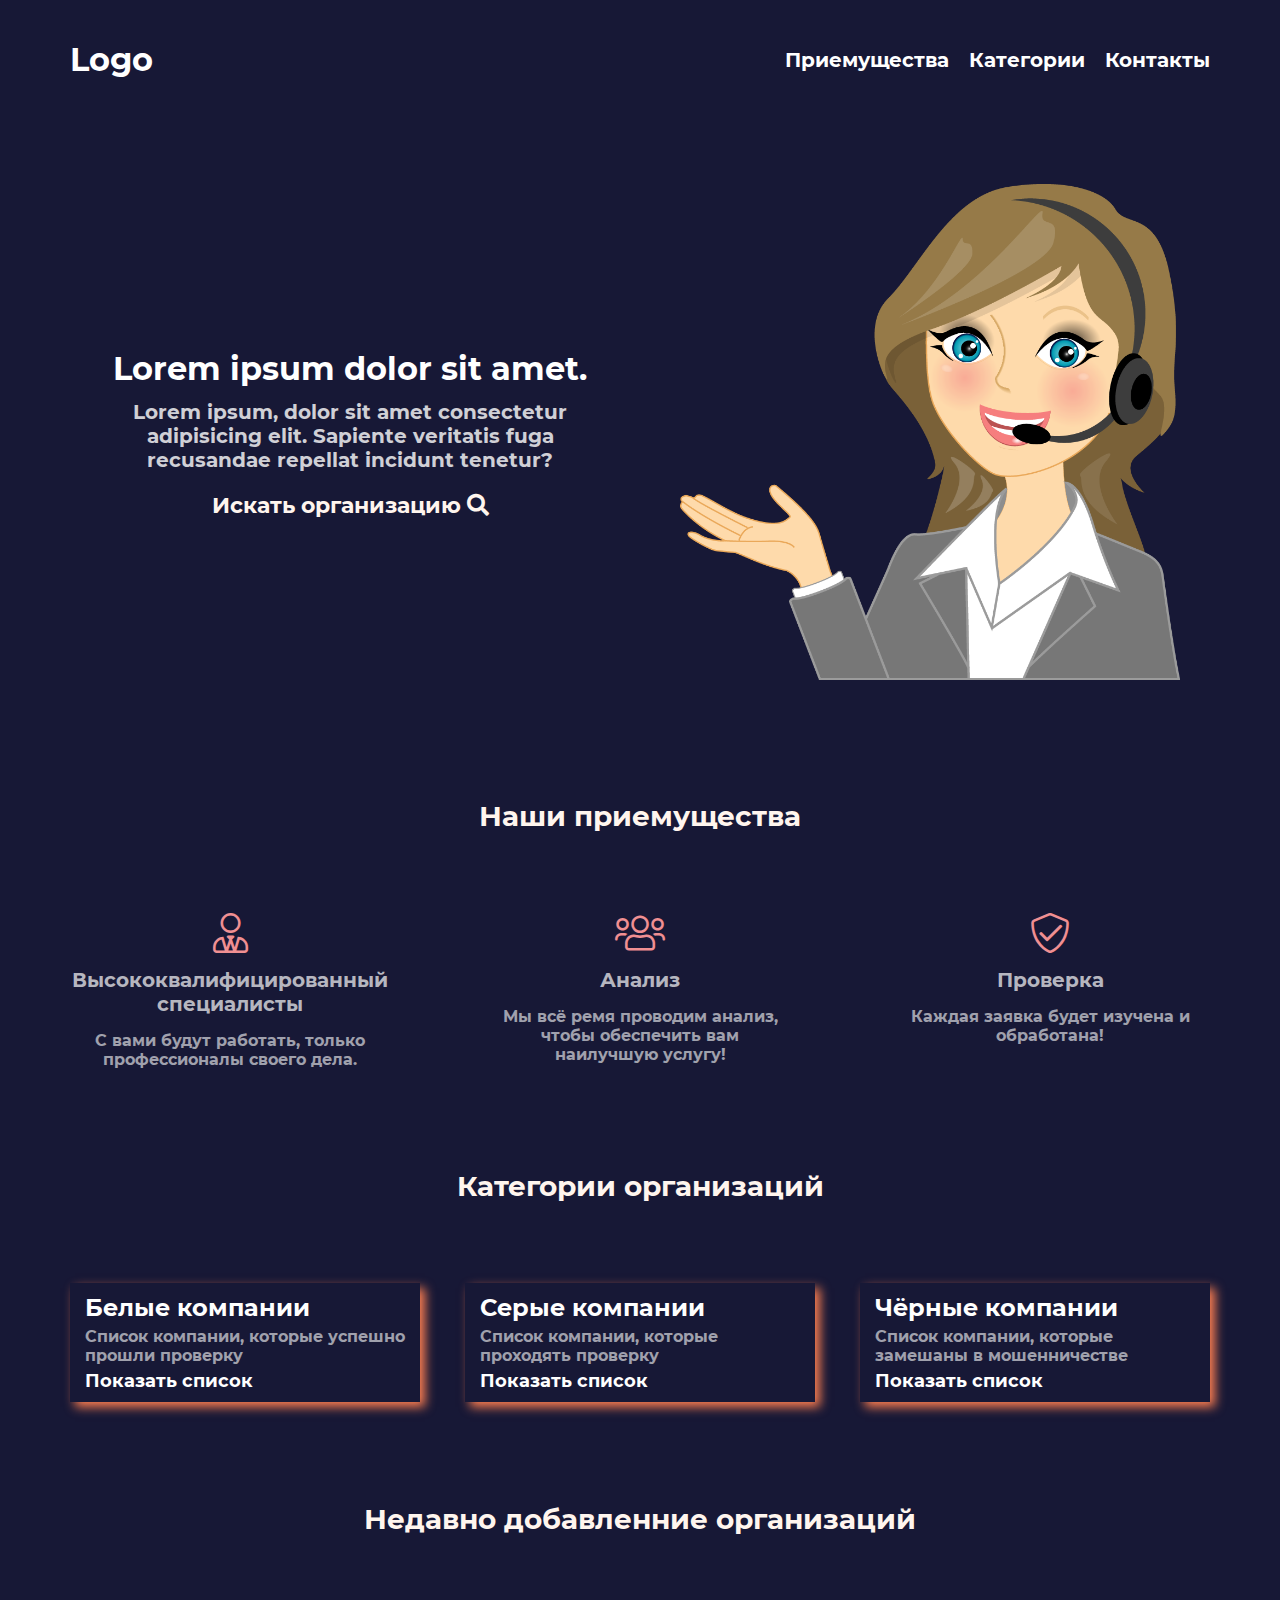
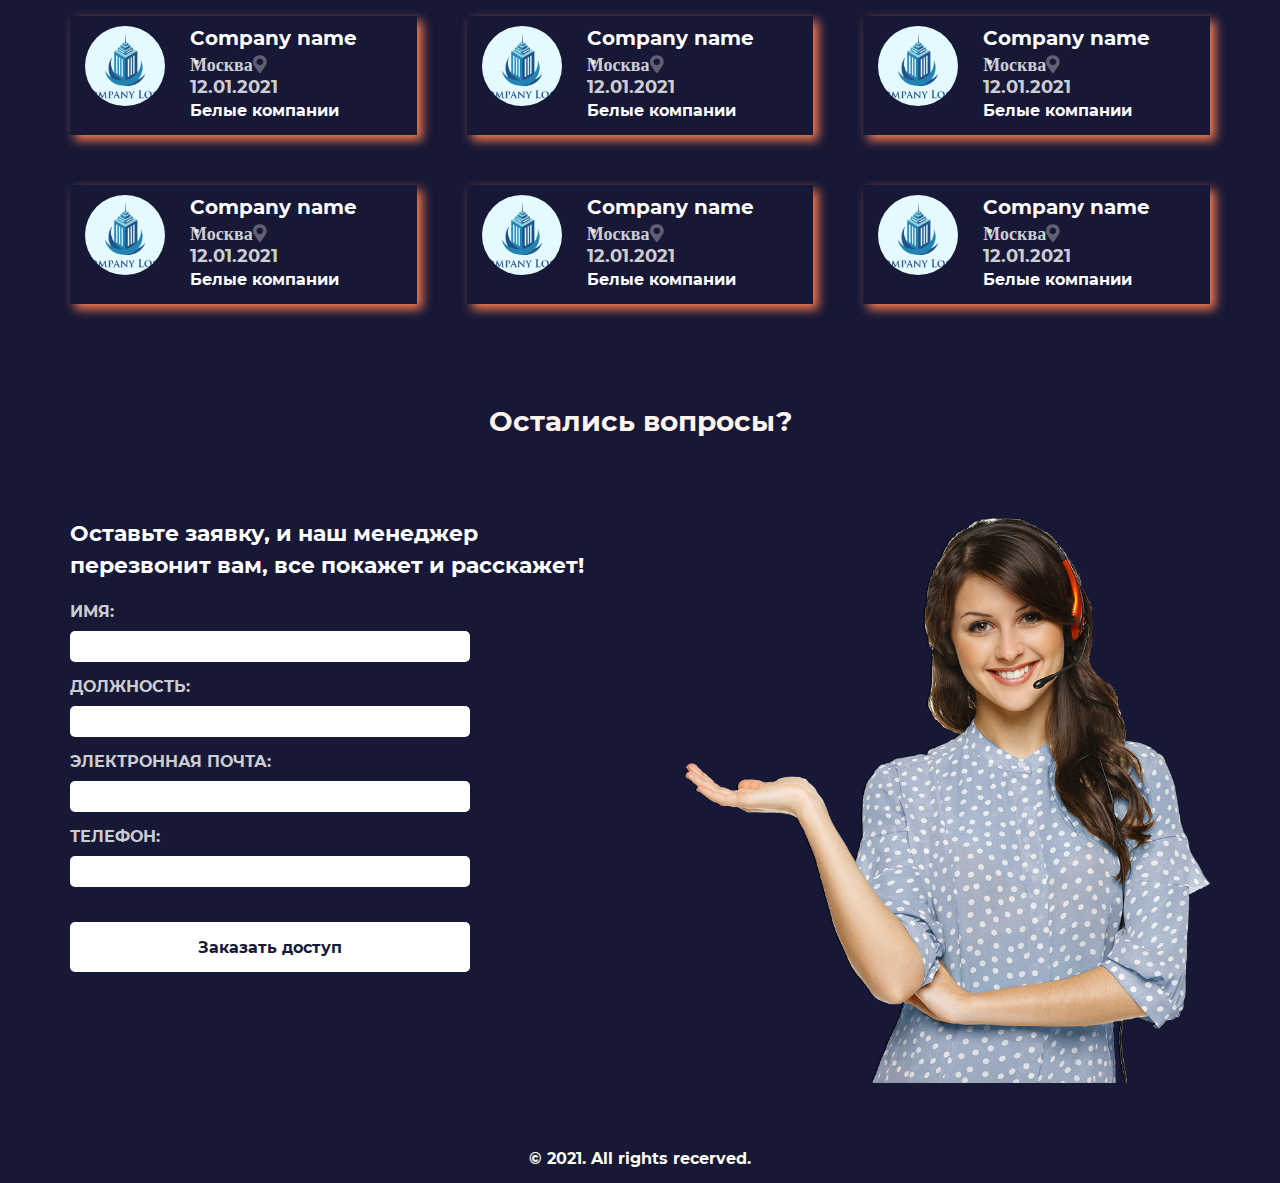
==== index.html @ 731c6ee6 "Main page" ====
<!DOCTYPE html>
<html lang="en">

<head>
    <meta charset="UTF-8">
    <meta http-equiv="X-UA-Compatible" content="IE=edge">
    <meta name="viewport" content="width=device-width, initial-scale=1.0">
    <title>Document</title>
    <link rel="stylesheet" href="css/all.min.css">
    <link rel="stylesheet" href="css/style.css">
</head>

<body>


    <header class="header">
        <nav class="header__nav">
            <div class="container">
                <div class="header__logo">
                    <a href="#!" class="header__logo-link">Logo</a>
                </div>
                <ul class="header__list">
                    <li class="header__item">
                        <a href="#feature" class="header__link">Приемущества</a>
                    </li>
                    <li class="header__item">
                        <a href="#category" class="header__link">Категории</a>
                    </li>
                    <li class="header__item">
                        <a href="#contacts" class="header__link">Контакты</a>
                    </li>
                </ul>
            </div>
        </nav>
        <div class="header__content">
            <div class="container">
                <div class="content1">
                    <h1 class="header__title">Lorem ipsum dolor sit amet.</h1>
                    <p class="header__txt">
                        Lorem ipsum, dolor sit amet consectetur adipisicing elit. Sapiente veritatis fuga recusandae
                        repellat incidunt tenetur?
                    </p>
                    <a href="#!" class="header__btn openBtn">Искать организацию <i class="fas fa-search"></i></a>
                </div>
                <div class="header__banner">
                    <img src="img/headerImg.png" alt="">
                </div>
                <div class="content2">
                    <h1 class="header__title">Искать организацию</h1>
                    <p class="header__txt">
                        Вы можете искать организацию по названию, номеру телефона или по email адресу.
                    </p>
                    <form action="">
                        <label for="name">Название</label>
                        <input type="radio" name="radio" id="name">
                        <label for="number">Телефон номер</label>
                        <input type="radio" name="radio" id="number">
                        <label for="email">Email</label>
                        <input type="radio" name="radio" id="email">
                        <div>
                            <input type="search" name="search" id="search" class="search">
                            <a href="#!" class="header__btn inputBtn">Искать <i class="fas fa-search"></i></a>
                        </div>
                    </form>
                </div>
            </div>
        </div>
    </header>
    <main>
        <section id="feature">
            <div class="container">
                <h2 class="feature__title">Наши приемущества</h2>
                <div class="features__boxes">
                    <div class="features__box">
                        <i class="fal fa-user-tie features__icon"></i>
                        <span class="features__span">Высококвалифицированный специалисты</span>
                        <p class="features__info">
                            С вами будут работать, только профессионалы своего дела.
                        </p>
                    </div>
                    <div class="features__box">
                        <i class="fal fa-users features__icon"></i>
                        <span class="features__span">Анализ</span>
                        <p class="features__info">
                            Мы всё ремя проводим анализ, чтобы обеспечить вам наилучшую услугу!
                        </p>
                    </div>
                    <div class="features__box">
                        <i class="fal fa-shield-check features__icon"></i>
                        <span class="features__span">Проверка</span>
                        <p class="features__info">
                            Каждая заявка будет изучена и обработана!
                        </p>
                    </div>
                </div>
            </div>
        </section>
        <section id="category">
            <div class="container">
                <h2 class="feature__title category__title">Категории организаций</h2>
                <div class="category__boxes">
                    <div class="category__box">
                       <h2 class="category__box-title">Белые компании</h2>
                       <p class="category__box-txt">Список компании, которые успешно прошли проверку</p>
                       <a href="#!" class="category__box-btn">Показать список</a>
                    </div>
                    <div class="category__box">
                       <h2 class="category__box-title">Серые компании</h2>
                       <p class="category__box-txt">Список компании, которые проходять проверку</p>
                       <a href="#!" class="category__box-btn">Показать список</a>
                    </div>
                    <div class="category__box">
                       <h2 class="category__box-title">Чёрные компании</h2>
                       <p class="category__box-txt">Список компании, которые замешаны в мошенничестве</p>
                       <a href="#!" class="category__box-btn">Показать список</a>
                    </div>
                </div>
            </div>
        </section>
        <section id="new">
            <div class="container">
                <h2 class="feature__title new__title">Недавно добавленние организаций</h2>
                <div class="new__boxes">
                    <div class="new__box">
                        <div class="new__img">
                            <img src="img/building-on-crescent-4303ld.png" alt="" class="new__img-image">
                        </div>
                        <div class="new__content">
                            <a href="#!" class="new__name">Company name</a>
                            <i class="fad fa-map-marker-alt new__location">Москва</i>
                            <p class="new__checkTime">12.01.2021</p>
                            <a href="#!" class="new__category category__box-title">Белые компании</a>
                        </div>
                    </div>
                    <div class="new__box">
                        <div class="new__img">
                            <img src="img/building-on-crescent-4303ld.png" alt="" class="new__img-image">
                        </div>
                        <div class="new__content">
                            <a href="#!" class="new__name">Company name</a>
                            <i class="fad fa-map-marker-alt new__location">Москва</i>
                            <p class="new__checkTime">12.01.2021</p>
                            <a href="#!" class="new__category category__box-title">Белые компании</a>
                        </div>
                    </div>
                    <div class="new__box">
                        <div class="new__img">
                            <img src="img/building-on-crescent-4303ld.png" alt="" class="new__img-image">
                        </div>
                        <div class="new__content">
                            <a href="#!" class="new__name">Company name</a>
                            <i class="fad fa-map-marker-alt new__location">Москва</i>
                            <p class="new__checkTime">12.01.2021</p>
                            <a href="#!" class="new__category category__box-title">Белые компании</a>
                        </div>
                    </div>
                    <div class="new__box">
                        <div class="new__img">
                            <img src="img/building-on-crescent-4303ld.png" alt="" class="new__img-image">
                        </div>
                        <div class="new__content">
                            <a href="#!" class="new__name">Company name</a>
                            <i class="fad fa-map-marker-alt new__location">Москва</i>
                            <p class="new__checkTime">12.01.2021</p>
                            <a href="#!" class="new__category category__box-title">Белые компании</a>
                        </div>
                    </div>
                    <div class="new__box">
                        <div class="new__img">
                            <img src="img/building-on-crescent-4303ld.png" alt="" class="new__img-image">
                        </div>
                        <div class="new__content">
                            <a href="#!" class="new__name">Company name</a>
                            <i class="fad fa-map-marker-alt new__location">Москва</i>
                            <p class="new__checkTime">12.01.2021</p>
                            <a href="#!" class="new__category category__box-title">Белые компании</a>
                        </div>
                    </div>
                    <div class="new__box">
                        <div class="new__img">
                            <img src="img/building-on-crescent-4303ld.png" alt="" class="new__img-image">
                        </div>
                        <div class="new__content">
                            <a href="#!" class="new__name">Company name</a>
                            <i class="fad fa-map-marker-alt new__location">Москва</i>
                            <p class="new__checkTime">12.01.2021</p>
                            <a href="#!" class="new__category category__box-title">Белые компании</a>
                        </div>
                    </div>
                </div>
            </div>
        </section>
        <section id="contacts">
            <div class="container">
                <h2 class="feature__title new__title">Остались вопросы?</h2>
                <div class="contacts__content">
                    <form action="" class="contacts__form">
                        <p class="contacts__txt">
                            Оставьте заявку, и наш менеджер перезвонит вам, все покажет и расскажет!
                        </p>
                        <p class="contacts__span">ИМЯ:</p>
                        <input type="txt">
                        <p class="contacts__span">ДОЛЖНОСТЬ:</p>
                        <input type="txt">
                        <p class="contacts__span">ЭЛЕКТРОННАЯ ПОЧТА:</p>
                        <input type="email">
                        <p class="contacts__span">ТЕЛЕФОН:</p>
                        <input type="txt">
                        <a href="#!" class="contacts__btn">Заказать доступ</a>
                    </form>
                    <div class="contacts__banner">
                        <img src="img/dis.png" alt="" class="contacts__banner-img">
                    </div>
                </div>
            </div>
        </section>
    </main>
    <footer class="footer">
        <p class="footer__txt">&copy; 2021. All rights recerved.</p>
    </footer>

    <script src="js/jQuery.js"></script>
    <script src="js/script.js"></script>
</body>

</html>
---- css/style.css ----
@import "font.css";

* {
    margin: 0;
    padding: 0;
    box-sizing: border-box;
    scroll-behavior: smooth;
}

body {
    font-family: "Monserrat";
    background: #171836;
}

ul {
    list-style: none;
}

a {
    text-decoration: none;
}

.container {
    max-width: 1140px;
    width: 100%;
    margin: 0 auto;
}

/* header__start */

.header__nav .container {
    display: flex;
    align-items: center;
    justify-content: space-between;
    padding: 40px 0;
}

.header__list {
    display: flex;
    align-items: center;
    gap: 20px;
}

.header__logo-link {
    color: #fff;
    font-size: 32px;
    font-weight: bold;
}

.header__link {
    color: #fff;
    font-size: 20px;
}

.header__content .container {
    display: flex;
    align-items: center;
    justify-content: center;
    column-gap: 80px;
    row-gap: 30px;
    height: 70vh;
    padding: 50px 0;
}

.content1 {
    text-align: center;
    display: flex;
    flex-direction: column;
    align-items: center;
    justify-content: center;
}

.header__title {
    font-size: 32px;
    color: #fff;
    margin-bottom: 12px;
}

.header__txt {
    max-width: 500px;
    margin: 0 auto;
    font-size: 20px;
    margin-bottom: 20px;
    color: #fff;
    opacity: 0.8;
}

.content2 {
    flex-direction: column;
    text-align: center;
    transition: .7s;
}

.header__btn {
    color: seashell;
    font-size: 22px;
}

.search,
.inputBtn {
    min-height: 50px;
    padding: 8px 15px;
    font-size: 20px;
}

.header__banner {
    max-width: 500px;
    max-height: 600px;
    overflow: hidden;
}

.header__banner img {
    width: 100%;
    height: 100%;
    object-fit: cover;
}

/* header__end */
/* feature start */

#feature {
    padding: 50px 0;
}

.feature__title {
    font-size: 28px;
    color: seashell;
    text-align: center;
    margin-bottom: 80px;
}

.features__boxes {
    display: flex;
    justify-content: space-between;
    flex-flow: wrap;
}

.features__box {
    max-width: 320px;
    width: 100%;
    display: flex;
    flex-direction: column;
    text-align: center;
    row-gap: 15px;
}

.features__icon {
    font-size: 40px;
    color: #F08F92;
}

.features__span {
    font-size: 20px;
    color: rgba(255, 255, 255, 0.7);
}

.features__info {
    color: rgba(255, 255, 255, 0.6);
    max-width: 300px;
    margin: 0 auto;
}

form div {
    margin-top: 15px;
}

form label {
    color: seashell;
}

form input {
    margin-right: 10px;
}

/* feature end */

/* category start */

#category {
    padding: 50px 0;
}

.category__boxes {
    display: flex;
    justify-content: space-between;
    flex-flow: wrap;
}

.category__box {
    max-width: 350px;
    width: 100%;
    padding: 10px 15px;
    box-shadow: 5px 5px 10px coral;
}

.category__box-title {
    color: #fff;
    margin-bottom: 5px;
}

.category__box-txt {
    color: rgba(255, 255, 255, 0.6);
    margin-bottom: 5px;
}

.category__box-btn {
    color: #fff;
    font-size: 18px;
}

/* category end */

/* new start */

#new {
    padding: 50px 0;
}

.new__boxes {
    display: flex;
    /* justify-content: space-between; */
    flex-flow: wrap;
    gap: 50px;
}

.new__box {
    display: flex;
    flex-flow: wrap;
    gap: 25px;
    padding: 10px 15px;
    max-width: 350px;
    box-shadow: 5px 5px 10px coral;
    flex-grow: 1;
}

.new__img {
    max-width: 80px;
    max-height: 80px;
    overflow: hidden;
    border-radius: 50%;
}

.new__img img {
    width: 100%;
    height: 100%;
    object-fit: cover;
}

.new__content {
    display: flex;
    flex-direction: column;
}

.new__name {
    font-size: 20px;
    color: #fff;
    margin-bottom: 5px;
}

.new__location,
.new__checkTime {
    color: rgba(255, 255, 255, 0.8);
    font-size: 18px;
    margin-bottom: 3px;
}

/* new end */

/* contacts start */

#contacts {
    padding: 50px 0;
}

.contacts__content {
    display: flex;
    justify-content: space-between;
}

.contacts__form {
    max-width: 540px;
    width: 100%;
    display: flex;
    flex-direction: column;
}

.contacts__banner {
    max-width: 525px;
    max-height: 565px;
    overflow: hidden;
}

.contacts__banner-img {
    width: 100%;
    height: 100%;
    object-fit: cover;
}

.contacts__txt {
    margin-bottom: 20px;
    font-size: 1.375rem;
    line-height: 2rem;
    color: #fff;
    font-weight: 700;
    width: 100%;
}

.contacts__span {
    color: rgba(255, 255, 255, 0.8);
    margin-bottom: 10px;
}

.contacts__form input {
    margin-bottom: 15px;
    max-width: 400px;
    padding: 5px;
    font-size: 18px;
    border-radius: 5px;
    border: none;
}

.contacts__btn {
    display: flex;
    align-items: center;
    justify-content: center;
    max-width: 400px;
    width: 100%;
    min-height: 50px;
    color: #171836;
    background: #fff;
    border-radius: 5px;
    transition: .4s;
    margin-top: 20px;
}

.contacts__btn:hover {
    background: inherit;
    color: #fff;
}


/* contacts end */

/* footer start */

.footer {
    min-height: 50px;
    display: flex;
    align-items: center;
    justify-content: center;
    color: ivory;
}

/* footer end */
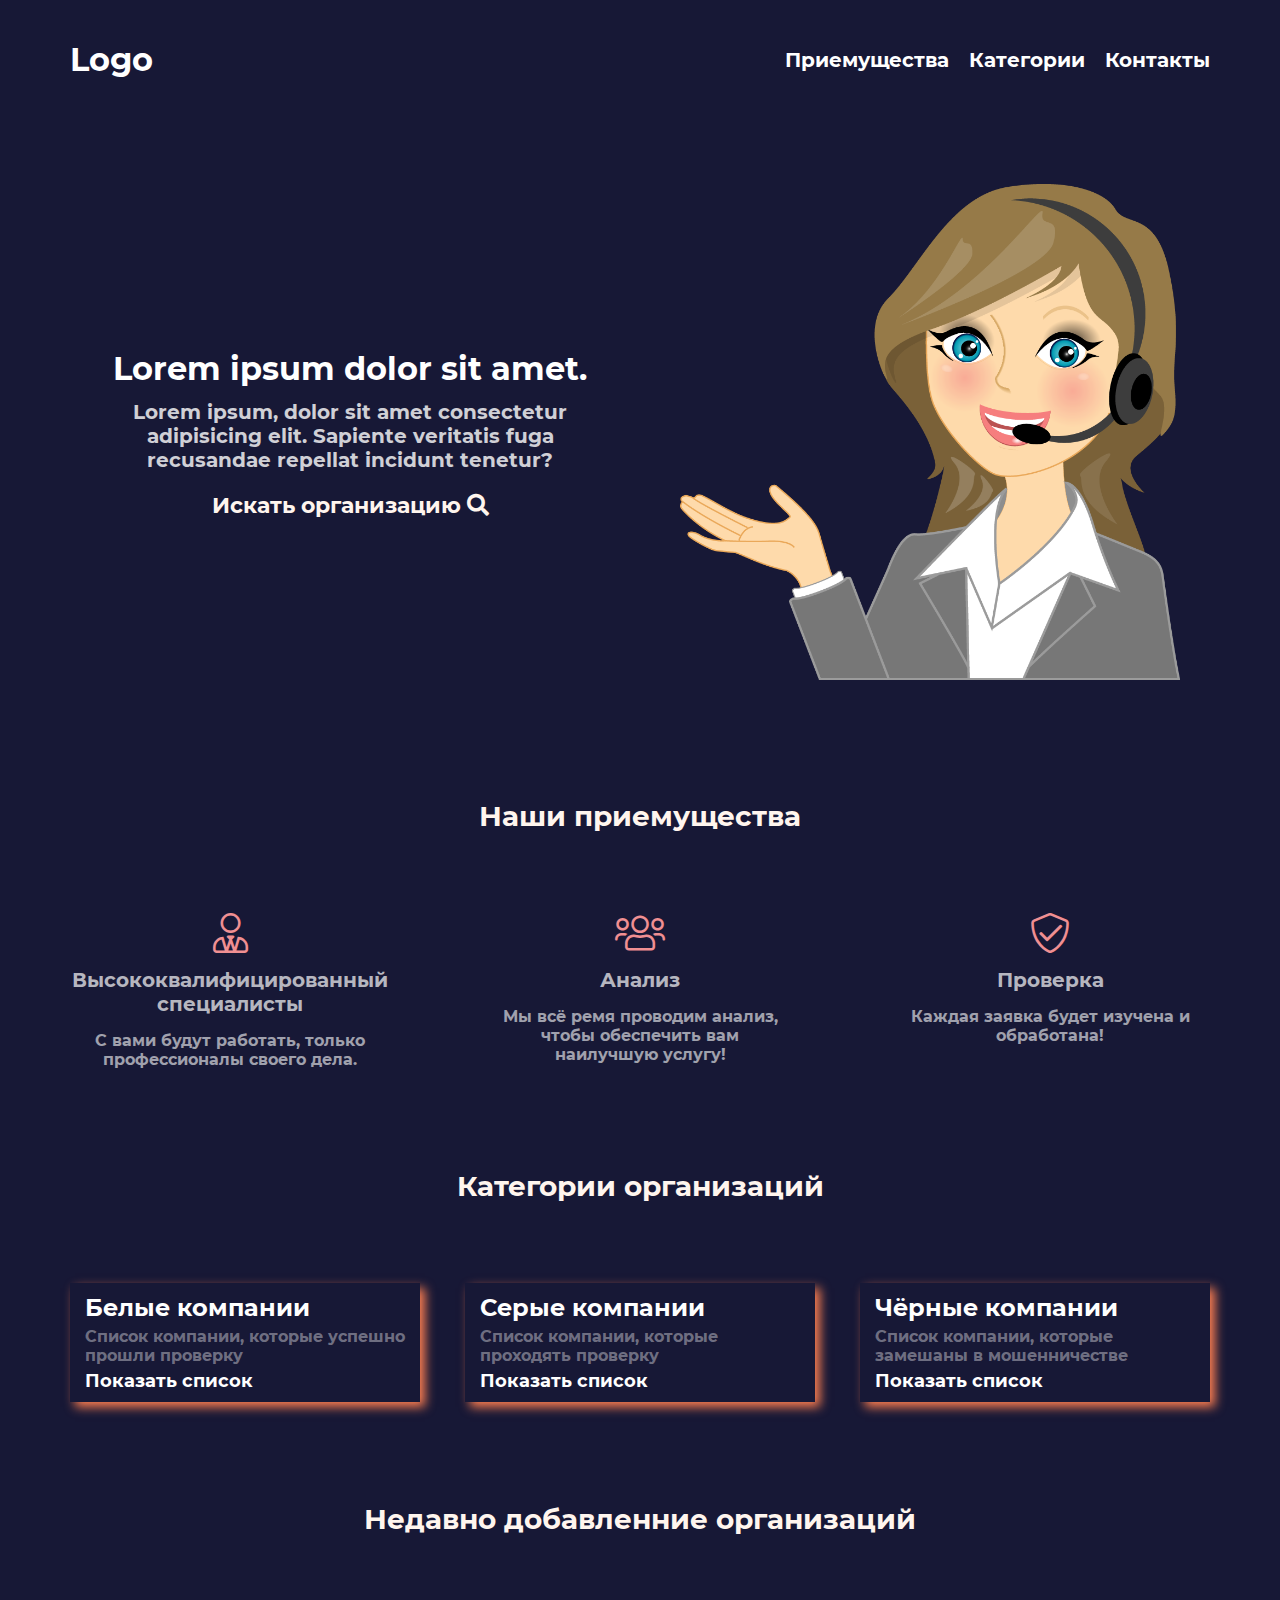
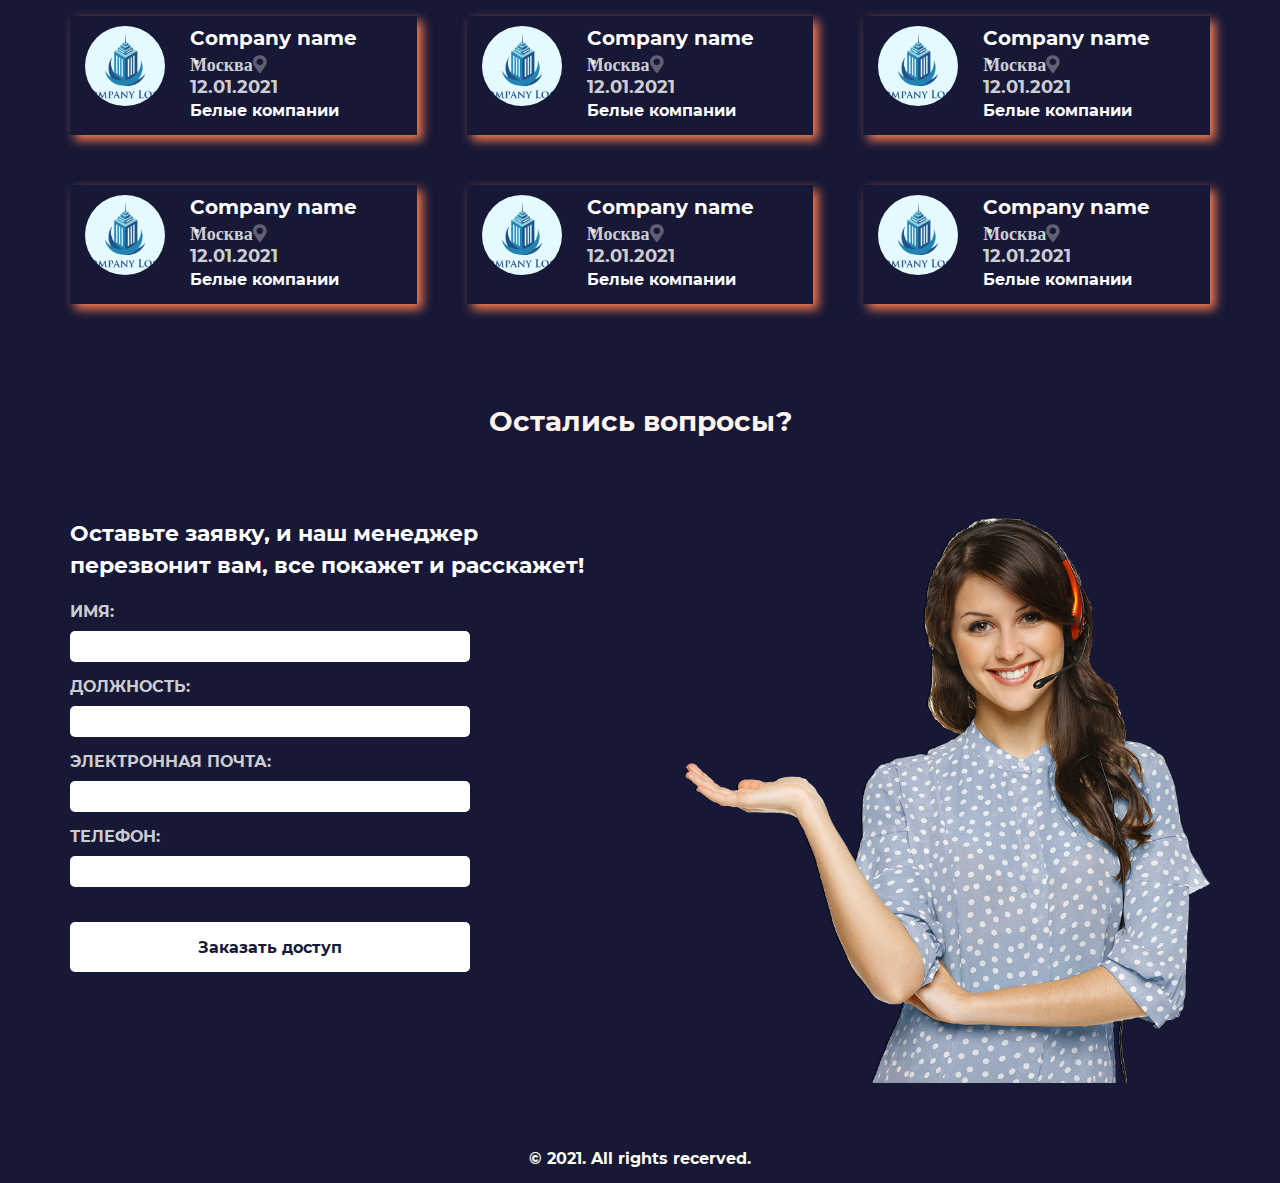
==== commit 4cbdc74d: "Main change" ====
--- a/index.html
+++ b/index.html
@@ -110,9 +110,9 @@
                        <a href="#!" class="category__box-btn">Показать список</a>
                     </div>
                     <div class="category__box">
-                       <h2 class="category__box-title">Чёрные компании</h2>
-                       <p class="category__box-txt">Список компании, которые замешаны в мошенничестве</p>
-                       <a href="#!" class="category__box-btn">Показать список</a>
+                       <h2 class="category__box-title white">Чёрные компании</h2>
+                       <p class="category__box-txt white">Список компании, которые замешаны в мошенничестве</p>
+                       <a href="#!" class="category__box-btn white">Показать список</a>
                     </div>
                 </div>
             </div>
--- a/css/style.css
+++ b/css/style.css
@@ -191,20 +191,48 @@
     width: 100%;
     padding: 10px 15px;
     box-shadow: 5px 5px 10px coral;
+    transition: .4s;
+}
+
+.category__box:hover:nth-child(1) {
+    background: #fff;
+}
+.category__box:hover:nth-child(2) {
+    background: rgba(255, 255, 255, 0.6);
+}
+.category__box:hover:nth-child(3) {
+    background: #000;
+}
+
+.category__box:hover .category__box-title,
+.category__box:hover .category__box-txt,
+.category__box:hover .category__box-btn {
+    color: #171836;
+}
+
+.category__box:hover .white {
+    color: #fff;
+}
+
+.category__box:hover .category__box-btn {
+    text-decoration: underline;
 }
 
 .category__box-title {
     color: #fff;
     margin-bottom: 5px;
+    transition: .4s;
 }
 
 .category__box-txt {
-    color: rgba(255, 255, 255, 0.6);
+    color: rgba(255, 255, 255, 0.4);
+    transition: .6s;
     margin-bottom: 5px;
 }
 
 .category__box-btn {
     color: #fff;
+    transition: .4s;
     font-size: 18px;
 }
 
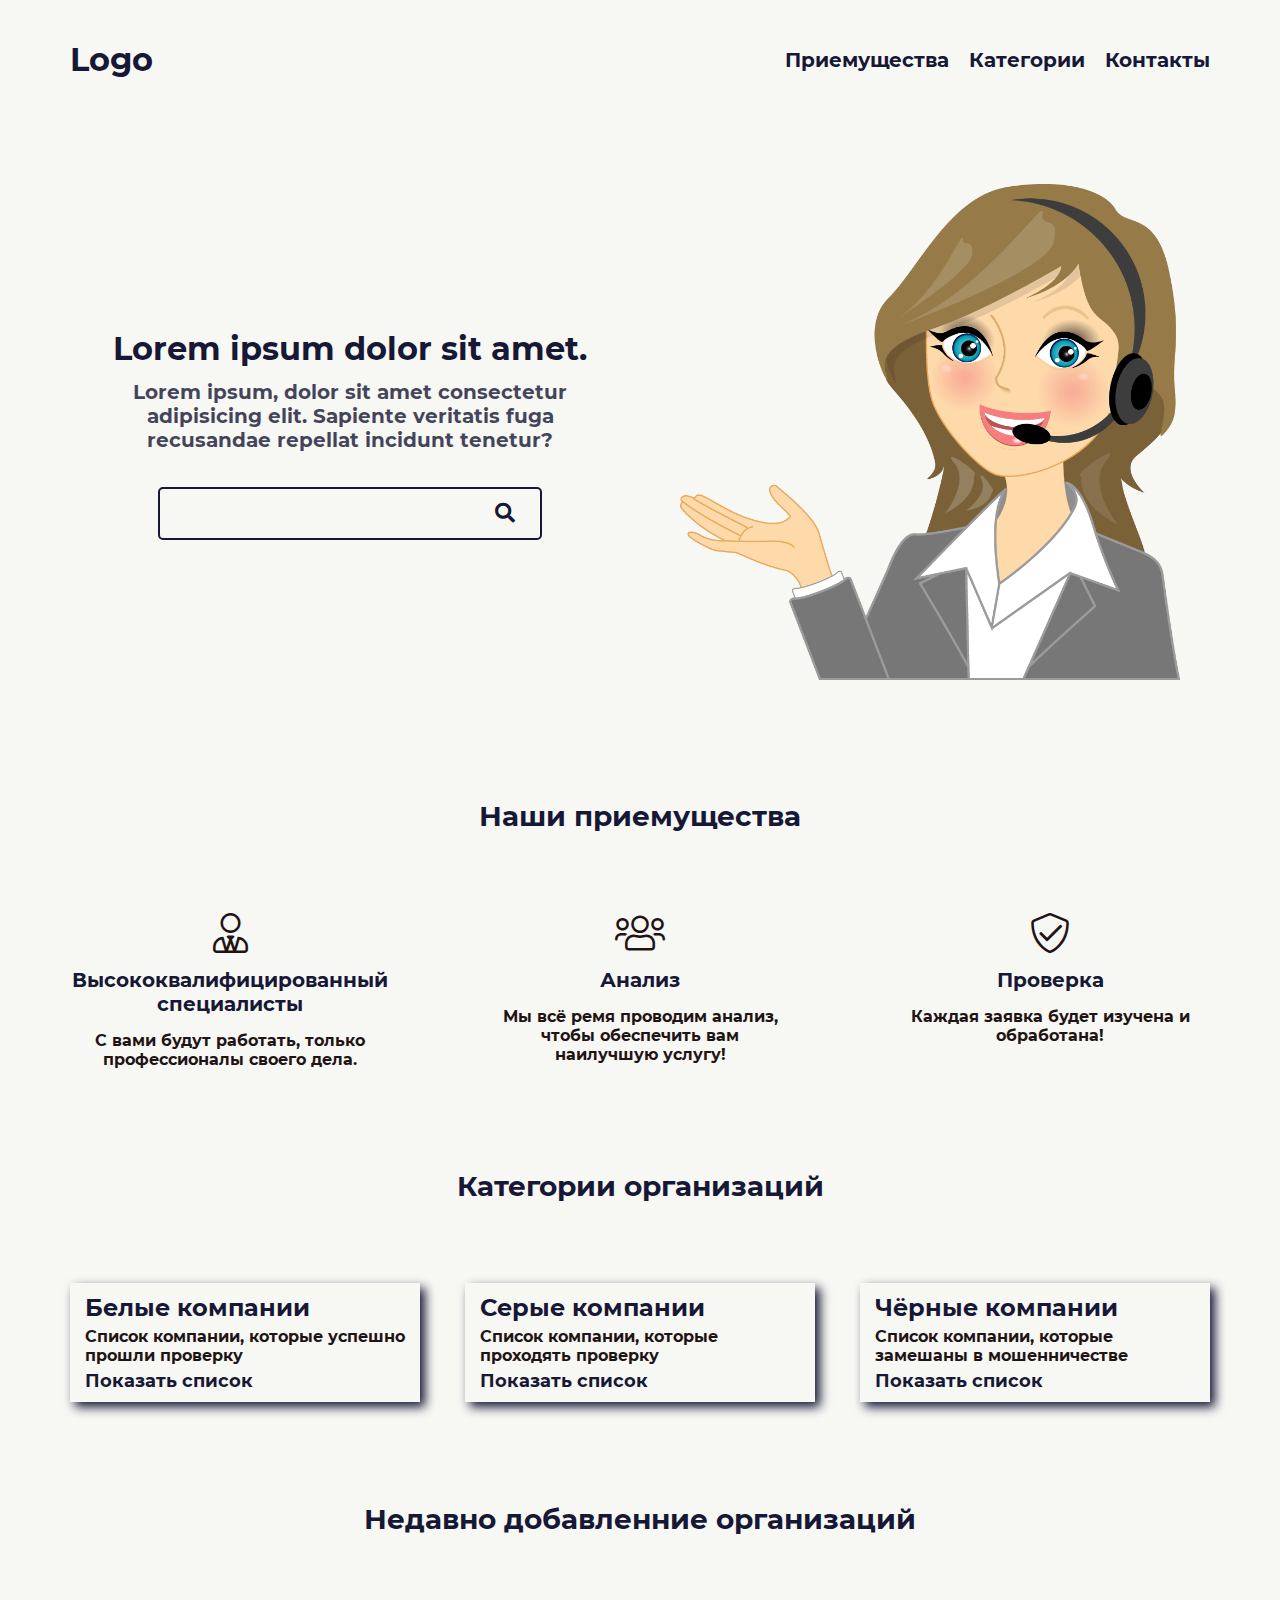
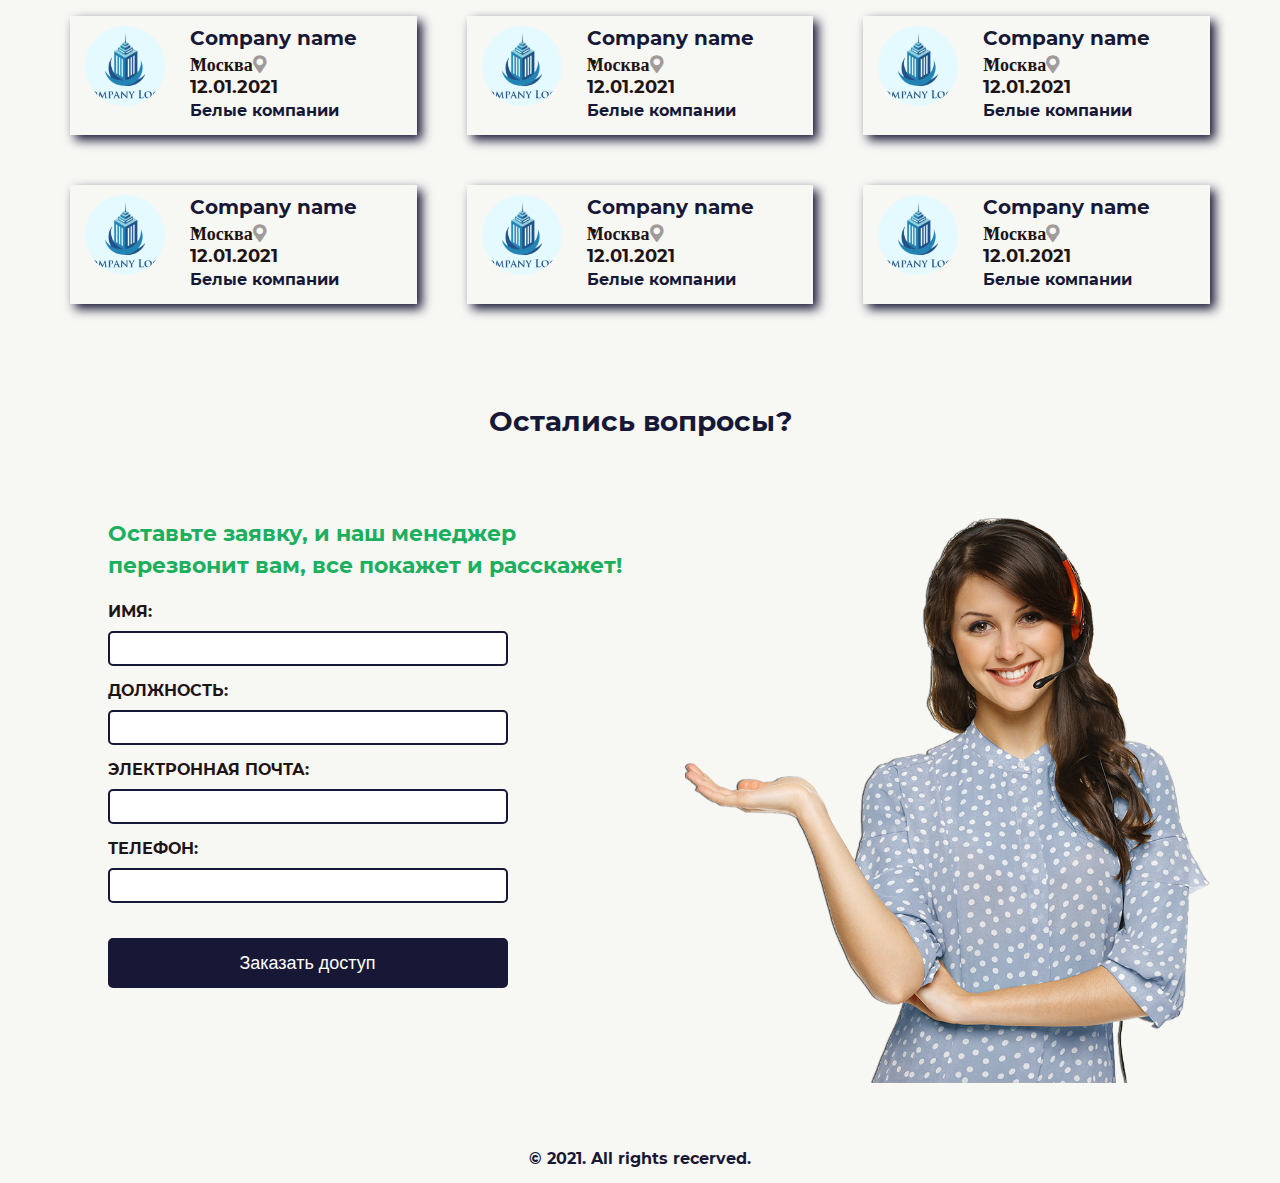
==== commit 50ac0367: "without lists" ====
--- a/index.html
+++ b/index.html
@@ -40,28 +40,15 @@
                         Lorem ipsum, dolor sit amet consectetur adipisicing elit. Sapiente veritatis fuga recusandae
                         repellat incidunt tenetur?
                     </p>
-                    <a href="#!" class="header__btn openBtn">Искать организацию <i class="fas fa-search"></i></a>
+                    <form action="">
+                        <div class="search__form">
+                            <input type="search" name="search" id="search" class="searchLine" inputmode="none">
+                            <a href="#!" class="header__btn inputBtn"><i class="fas fa-search"></i></a>
+                        </div>
+                    </form>
                 </div>
                 <div class="header__banner">
                     <img src="img/headerImg.png" alt="">
-                </div>
-                <div class="content2">
-                    <h1 class="header__title">Искать организацию</h1>
-                    <p class="header__txt">
-                        Вы можете искать организацию по названию, номеру телефона или по email адресу.
-                    </p>
-                    <form action="">
-                        <label for="name">Название</label>
-                        <input type="radio" name="radio" id="name">
-                        <label for="number">Телефон номер</label>
-                        <input type="radio" name="radio" id="number">
-                        <label for="email">Email</label>
-                        <input type="radio" name="radio" id="email">
-                        <div>
-                            <input type="search" name="search" id="search" class="search">
-                            <a href="#!" class="header__btn inputBtn">Искать <i class="fas fa-search"></i></a>
-                        </div>
-                    </form>
                 </div>
             </div>
         </div>
@@ -126,7 +113,7 @@
                             <img src="img/building-on-crescent-4303ld.png" alt="" class="new__img-image">
                         </div>
                         <div class="new__content">
-                            <a href="#!" class="new__name">Company name</a>
+                            <a href="pages/search.html" class="new__name">Company name</a>
                             <i class="fad fa-map-marker-alt new__location">Москва</i>
                             <p class="new__checkTime">12.01.2021</p>
                             <a href="#!" class="new__category category__box-title">Белые компании</a>
@@ -199,14 +186,15 @@
                             Оставьте заявку, и наш менеджер перезвонит вам, все покажет и расскажет!
                         </p>
                         <p class="contacts__span">ИМЯ:</p>
-                        <input type="txt">
+                        <input type="txt" required>
                         <p class="contacts__span">ДОЛЖНОСТЬ:</p>
                         <input type="txt">
                         <p class="contacts__span">ЭЛЕКТРОННАЯ ПОЧТА:</p>
-                        <input type="email">
+                        <input type="email" required>
                         <p class="contacts__span">ТЕЛЕФОН:</p>
-                        <input type="txt">
-                        <a href="#!" class="contacts__btn">Заказать доступ</a>
+                        <input type="txt" required>
+                        <input type="submit" class="contacts__btn" value="Заказать доступ">
+                        <!-- <button href="#!" class="contacts__btn"></button> -->
                     </form>
                     <div class="contacts__banner">
                         <img src="img/dis.png" alt="" class="contacts__banner-img">
--- a/css/style.css
+++ b/css/style.css
@@ -9,7 +9,7 @@
 
 body {
     font-family: "Monserrat";
-    background: #171836;
+    background: #f7f7f4;
 }
 
 ul {
@@ -42,13 +42,13 @@
 }
 
 .header__logo-link {
-    color: #fff;
+    color: #171836;
     font-size: 32px;
     font-weight: bold;
 }
 
 .header__link {
-    color: #fff;
+    color: #171836;
     font-size: 20px;
 }
 
@@ -72,7 +72,7 @@
 
 .header__title {
     font-size: 32px;
-    color: #fff;
+    color: #171836;
     margin-bottom: 12px;
 }
 
@@ -81,7 +81,7 @@
     margin: 0 auto;
     font-size: 20px;
     margin-bottom: 20px;
-    color: #fff;
+    color: #171836;
     opacity: 0.8;
 }
 
@@ -92,15 +92,24 @@
 }
 
 .header__btn {
-    color: seashell;
+    color: #171836;
     font-size: 22px;
 }
 
-.search,
+.search__form {
+    padding: 5px 10px;
+    border: 2px solid #171836;
+    border-radius: 5px;
+}
+
+.searchLine,
 .inputBtn {
-    min-height: 50px;
+    min-height: 30px;
     padding: 8px 15px;
     font-size: 20px;
+    border: none;
+    outline: none;
+    background: inherit;
 }
 
 .header__banner {
@@ -124,7 +133,7 @@
 
 .feature__title {
     font-size: 28px;
-    color: seashell;
+    color: #171836;
     text-align: center;
     margin-bottom: 80px;
 }
@@ -146,16 +155,16 @@
 
 .features__icon {
     font-size: 40px;
-    color: #F08F92;
+    color: #1f1414;
 }
 
 .features__span {
     font-size: 20px;
-    color: rgba(255, 255, 255, 0.7);
+    color: #171836;
 }
 
 .features__info {
-    color: rgba(255, 255, 255, 0.6);
+    color: #1f1414;
     max-width: 300px;
     margin: 0 auto;
 }
@@ -165,7 +174,7 @@
 }
 
 form label {
-    color: seashell;
+    color: #171836;
 }
 
 form input {
@@ -190,16 +199,18 @@
     max-width: 350px;
     width: 100%;
     padding: 10px 15px;
-    box-shadow: 5px 5px 10px coral;
+    box-shadow: 5px 5px 10px #171836;
     transition: .4s;
 }
 
 .category__box:hover:nth-child(1) {
     background: #fff;
 }
+
 .category__box:hover:nth-child(2) {
-    background: rgba(255, 255, 255, 0.6);
-}
+    background: grey;
+}
+
 .category__box:hover:nth-child(3) {
     background: #000;
 }
@@ -219,19 +230,19 @@
 }
 
 .category__box-title {
-    color: #fff;
+    color: #171836;
     margin-bottom: 5px;
     transition: .4s;
 }
 
 .category__box-txt {
-    color: rgba(255, 255, 255, 0.4);
+    color: #1f1414;
     transition: .6s;
     margin-bottom: 5px;
 }
 
 .category__box-btn {
-    color: #fff;
+    color: #171836;
     transition: .4s;
     font-size: 18px;
 }
@@ -257,7 +268,7 @@
     gap: 25px;
     padding: 10px 15px;
     max-width: 350px;
-    box-shadow: 5px 5px 10px coral;
+    box-shadow: 5px 5px 10px #171836;
     flex-grow: 1;
 }
 
@@ -281,13 +292,13 @@
 
 .new__name {
     font-size: 20px;
-    color: #fff;
+    color: #171836;
     margin-bottom: 5px;
 }
 
 .new__location,
 .new__checkTime {
-    color: rgba(255, 255, 255, 0.8);
+    color: #1f1414;
     font-size: 18px;
     margin-bottom: 3px;
 }
@@ -310,6 +321,7 @@
     width: 100%;
     display: flex;
     flex-direction: column;
+    margin: 0 auto;
 }
 
 .contacts__banner {
@@ -328,13 +340,13 @@
     margin-bottom: 20px;
     font-size: 1.375rem;
     line-height: 2rem;
-    color: #fff;
+    color: #1baf5e;
     font-weight: 700;
     width: 100%;
 }
 
 .contacts__span {
-    color: rgba(255, 255, 255, 0.8);
+    color: #1f1414;
     margin-bottom: 10px;
 }
 
@@ -345,6 +357,7 @@
     font-size: 18px;
     border-radius: 5px;
     border: none;
+    border: 2px solid #171836;
 }
 
 .contacts__btn {
@@ -354,16 +367,17 @@
     max-width: 400px;
     width: 100%;
     min-height: 50px;
-    color: #171836;
-    background: #fff;
+    color: #fff;
+    background: #171836;
     border-radius: 5px;
     transition: .4s;
     margin-top: 20px;
+    cursor: pointer;
 }
 
 .contacts__btn:hover {
     background: inherit;
-    color: #fff;
+    color: #171836;
 }
 
 
@@ -376,7 +390,89 @@
     display: flex;
     align-items: center;
     justify-content: center;
-    color: ivory;
-}
-
-/* footer end */+    color: #171836;
+}
+
+/* footer end */
+
+/* search start */
+
+.search__companies {
+    padding: 15px 20px;
+    border: 2px solid #171836;
+    border-radius: 5px;
+    display: flex;
+    flex-direction: column;
+    gap: 25px;
+}
+
+.search__companies-title {
+    font-size: 32px;
+    margin-bottom: 20px;
+}
+
+.search__company-name {
+    font-size: 24px;
+    color: #1baf5e;
+    margin-bottom: 8px;
+}
+
+.search__company p {
+    margin-bottom: 5px;
+}
+
+/* search end */
+
+/* company start */
+
+header {
+    position: relative;
+}
+
+.company__title {
+    font-size: 36px;
+    margin-bottom: 21px;
+}
+
+.company__name {
+    margin-bottom: 10px;
+}
+
+.company__address,
+.company__phone,
+.company__email {
+    margin-bottom: 10px;
+}
+
+.company__desc {
+    letter-spacing: 1.1px;
+}
+
+.company__btns {
+    display: flex;
+    align-items: center;
+    justify-content: center;
+    gap: 30px;
+}
+
+/* company end */
+
+/* complaint start */
+
+.complaint__content,
+.investigation__content {
+    position: fixed;
+    top: 0;
+    left: 0;
+    background-color: rgba(255, 255, 255, 0.9);
+    width: 100%;
+    min-height: 100vh;
+    display: flex;
+    flex-direction: column;
+    justify-content: center;
+    align-items: center;
+}
+
+.complaint__form {
+    padding-left: 75px;
+}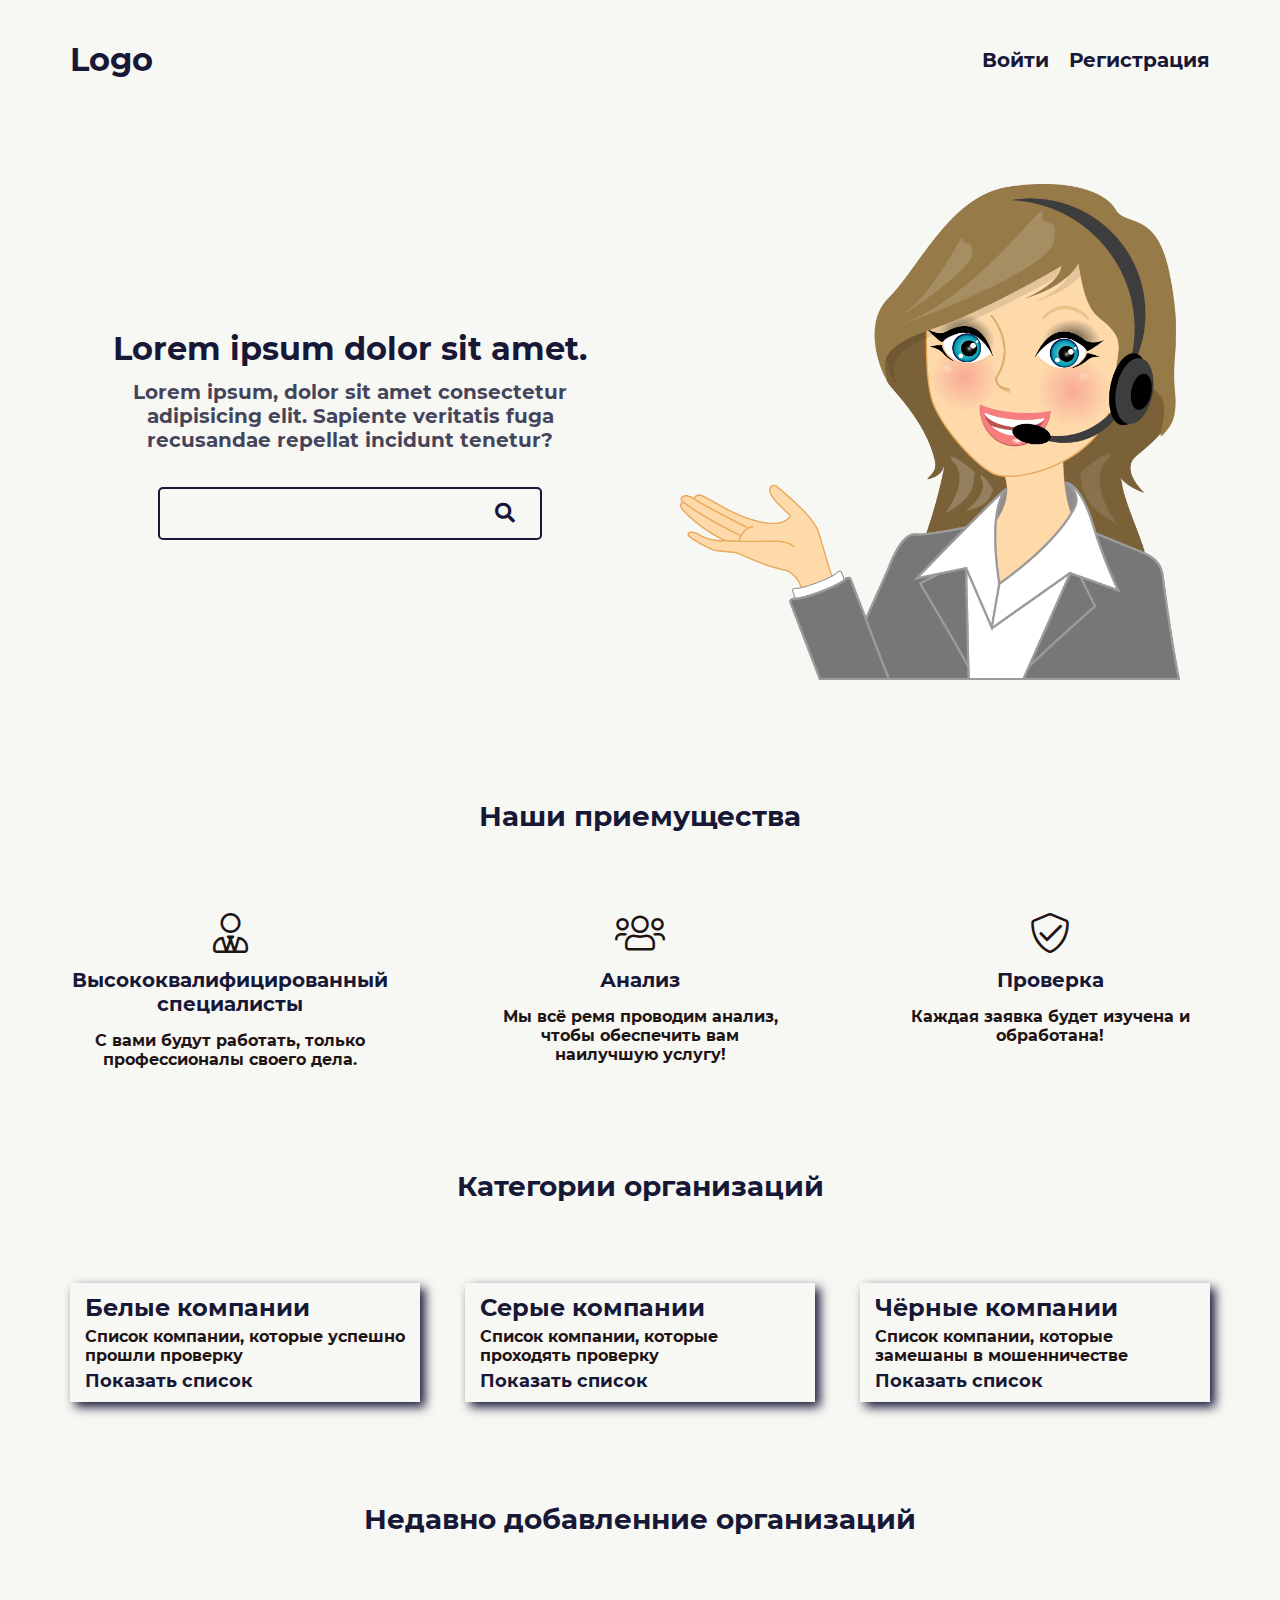
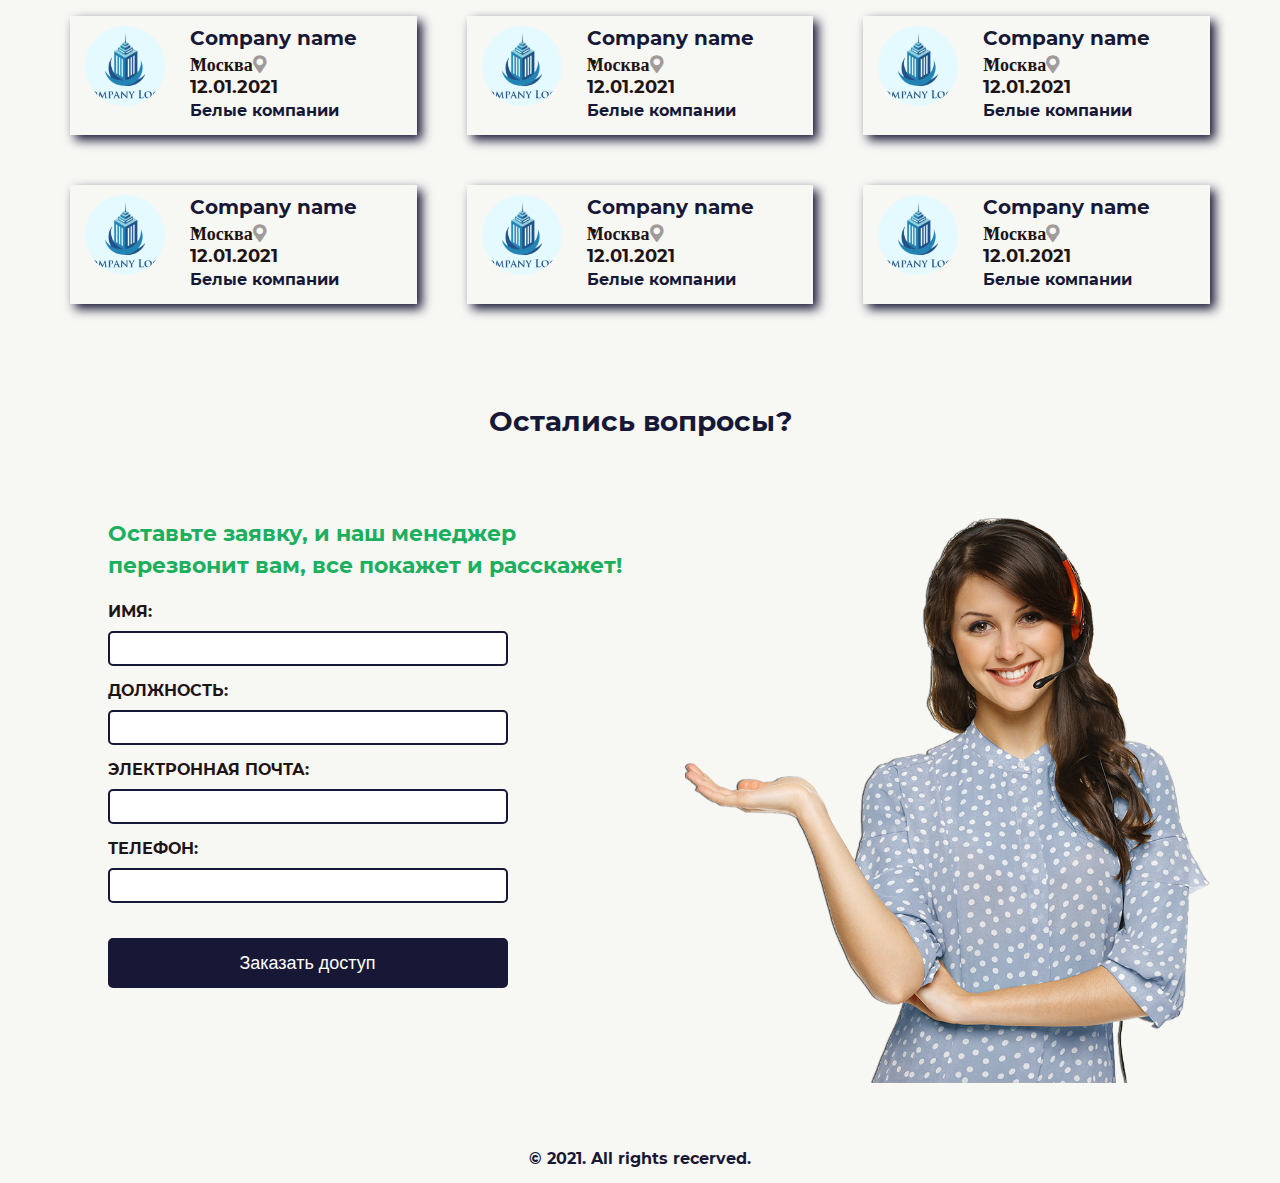
==== commit 1369e80a: "link" ====
--- a/index.html
+++ b/index.html
@@ -7,12 +7,11 @@
     <meta name="viewport" content="width=device-width, initial-scale=1.0">
     <title>Document</title>
     <link rel="stylesheet" href="css/all.min.css">
-    <link rel="stylesheet" href="css/style.css">
+    <link rel="stylesheet" href="css/style.css"> 
+    <link rel="stylesheet" href="css/media.css"> 
 </head>
 
 <body>
-
-
     <header class="header">
         <nav class="header__nav">
             <div class="container">
@@ -20,14 +19,12 @@
                     <a href="#!" class="header__logo-link">Logo</a>
                 </div>
                 <ul class="header__list">
+
                     <li class="header__item">
-                        <a href="#feature" class="header__link">Приемущества</a>
+                        <a href="pages/login.html" class="header__link">Войти</a>
                     </li>
                     <li class="header__item">
-                        <a href="#category" class="header__link">Категории</a>
-                    </li>
-                    <li class="header__item">
-                        <a href="#contacts" class="header__link">Контакты</a>
+                        <a href="pages/registration.html" class="header__link">Регистрация</a>
                     </li>
                 </ul>
             </div>
@@ -87,19 +84,19 @@
                 <h2 class="feature__title category__title">Категории организаций</h2>
                 <div class="category__boxes">
                     <div class="category__box">
-                       <h2 class="category__box-title">Белые компании</h2>
-                       <p class="category__box-txt">Список компании, которые успешно прошли проверку</p>
-                       <a href="#!" class="category__box-btn">Показать список</a>
+                        <h2 class="category__box-title">Белые компании</h2>
+                        <p class="category__box-txt">Список компании, которые успешно прошли проверку</p>
+                        <a href="pages/companyList.html" class="category__box-btn">Показать список</a>
                     </div>
                     <div class="category__box">
-                       <h2 class="category__box-title">Серые компании</h2>
-                       <p class="category__box-txt">Список компании, которые проходять проверку</p>
-                       <a href="#!" class="category__box-btn">Показать список</a>
+                        <h2 class="category__box-title">Серые компании</h2>
+                        <p class="category__box-txt">Список компании, которые проходять проверку</p>
+                        <a href="#!" class="category__box-btn">Показать список</a>
                     </div>
                     <div class="category__box">
-                       <h2 class="category__box-title white">Чёрные компании</h2>
-                       <p class="category__box-txt white">Список компании, которые замешаны в мошенничестве</p>
-                       <a href="#!" class="category__box-btn white">Показать список</a>
+                        <h2 class="category__box-title white">Чёрные компании</h2>
+                        <p class="category__box-txt white">Список компании, которые замешаны в мошенничестве</p>
+                        <a href="#!" class="category__box-btn white">Показать список</a>
                     </div>
                 </div>
             </div>
--- a/css/media.css
+++ b/css/media.css
@@ -0,0 +1,173 @@
+/* @media (max-width: 992px) {} */
+
+/* @media (max-width: 736px) {} */
+
+/* @media (max-width: 734px) {} */
+
+/* @media (max-width: 667px) {} */
+
+/* @media (max-width: 412px) {} */
+
+/* @media (max-width: 360px) {} */
+
+@media (max-width: 1024px) {
+    .container {
+      max-width: 920px;
+    }
+  
+    .features__box {
+      max-width: 290px;
+    }
+  
+    .features__span {
+      font-size: 18px;
+    }
+  
+    .category__box {
+      max-width: 290px;
+    }
+  
+    .new__boxes {
+      -webkit-box-pack: center;
+          -ms-flex-pack: center;
+              justify-content: center;
+    }
+  
+    .feature__title {
+      margin-bottom: 50px;
+    }
+  }
+  
+  @media (max-width: 768px) {
+    .container {
+      max-width: 720px;
+    }
+  
+    .searchLine,
+    .inputBtn {
+      max-width: 220px;
+    }
+  
+    .category__box {
+      max-width: 225px;
+    }
+  
+    .features__boxes {
+      gap: 30px;
+    }
+  }
+  
+  @media (max-width: 684px) {
+    .container {
+      max-width: 650px;
+    }
+  
+    .searchLine,
+    .inputBtn {
+      max-width: 190px;
+    }
+  
+    .category__boxes {
+      -webkit-box-pack: center;
+          -ms-flex-pack: center;
+              justify-content: center;
+      gap: 50px;
+    }
+  
+    .category__box {
+      max-width: 265px;
+    }
+  }
+  
+  @media (max-width: 576px) {
+    .container {
+      max-width: 550px;
+    }
+  
+    .header__banner,
+    .contacts__banner {
+      display: none;
+    }
+  
+    .header__link {
+      font-size: 18px;
+    }
+  
+    .features__boxes {
+      -webkit-box-pack: center;
+          -ms-flex-pack: center;
+              justify-content: center;
+    }
+  
+    .contacts__form {
+      max-width: 400px;
+    }
+  
+    .complaint__form {
+      padding-left: unset;
+    }
+  }
+  
+  @media (max-width: 414px) {
+    .container {
+      max-width: 400px;
+    }
+  
+    .header__list {
+      display: none;
+    }
+  
+    .header__nav .container {
+      display: -webkit-box;
+      display: -ms-flexbox;
+      display: flex;
+      -webkit-box-align: center;
+          -ms-flex-align: center;
+              align-items: center;
+      -webkit-box-pack: center;
+          -ms-flex-pack: center;
+              justify-content: center;
+      padding: 20px 0;
+    }
+  
+    .header__content .container {
+      height: 60vh;
+    }
+  
+    .navSearch {
+      display: none;
+    }
+  
+    .contacts__btn {
+      text-align: center;
+    }
+  
+    .search__company-name {
+      font-size: 22px;
+    }
+  }
+  
+  @media (max-width: 375px) {
+    .container {
+      max-width: 320px;
+    }
+  
+    .header__title {
+      font-size: 28px;
+    }
+  
+    .header__txt {
+      font-size: 18px;
+    }
+  }
+  
+  @media (max-width: 320px) {
+    .container {
+      max-width: 300px;
+    }
+  
+    .company__title {
+      font-size: 21px;
+      text-align: center;
+    }
+  }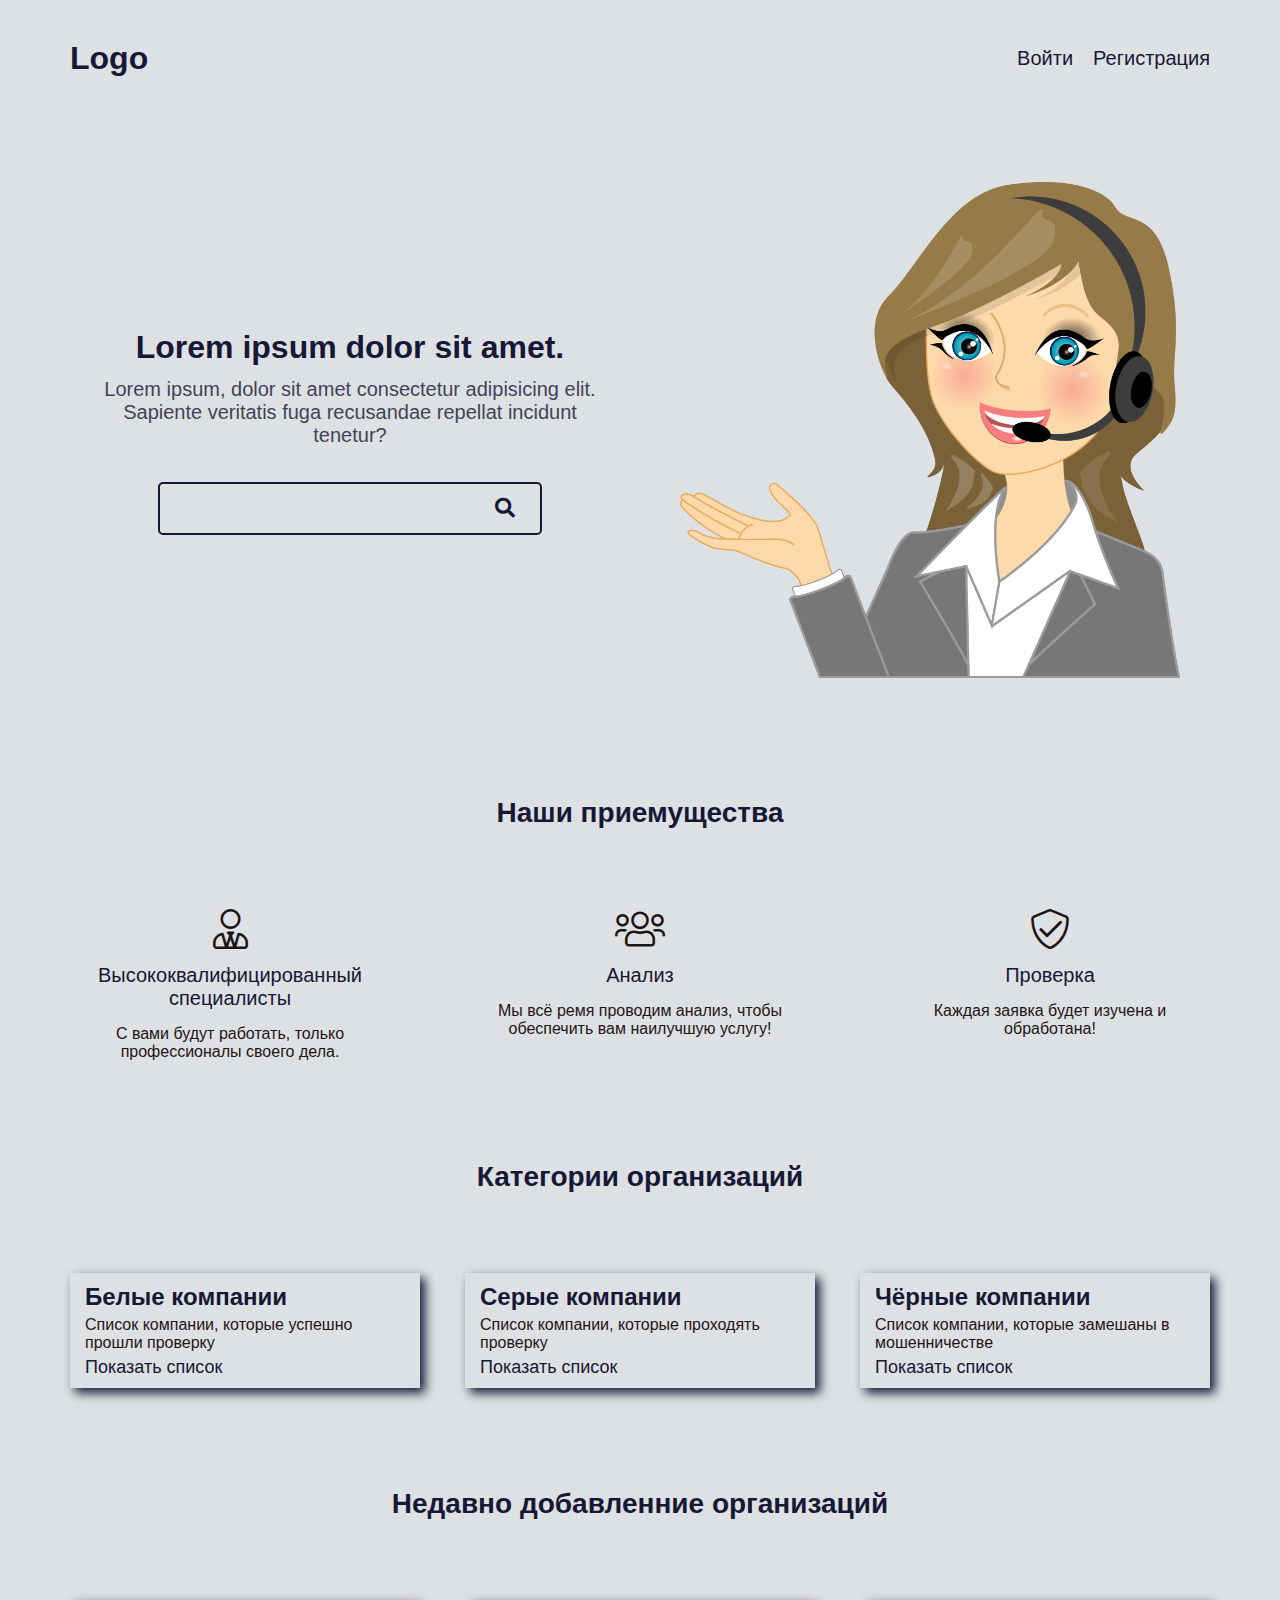
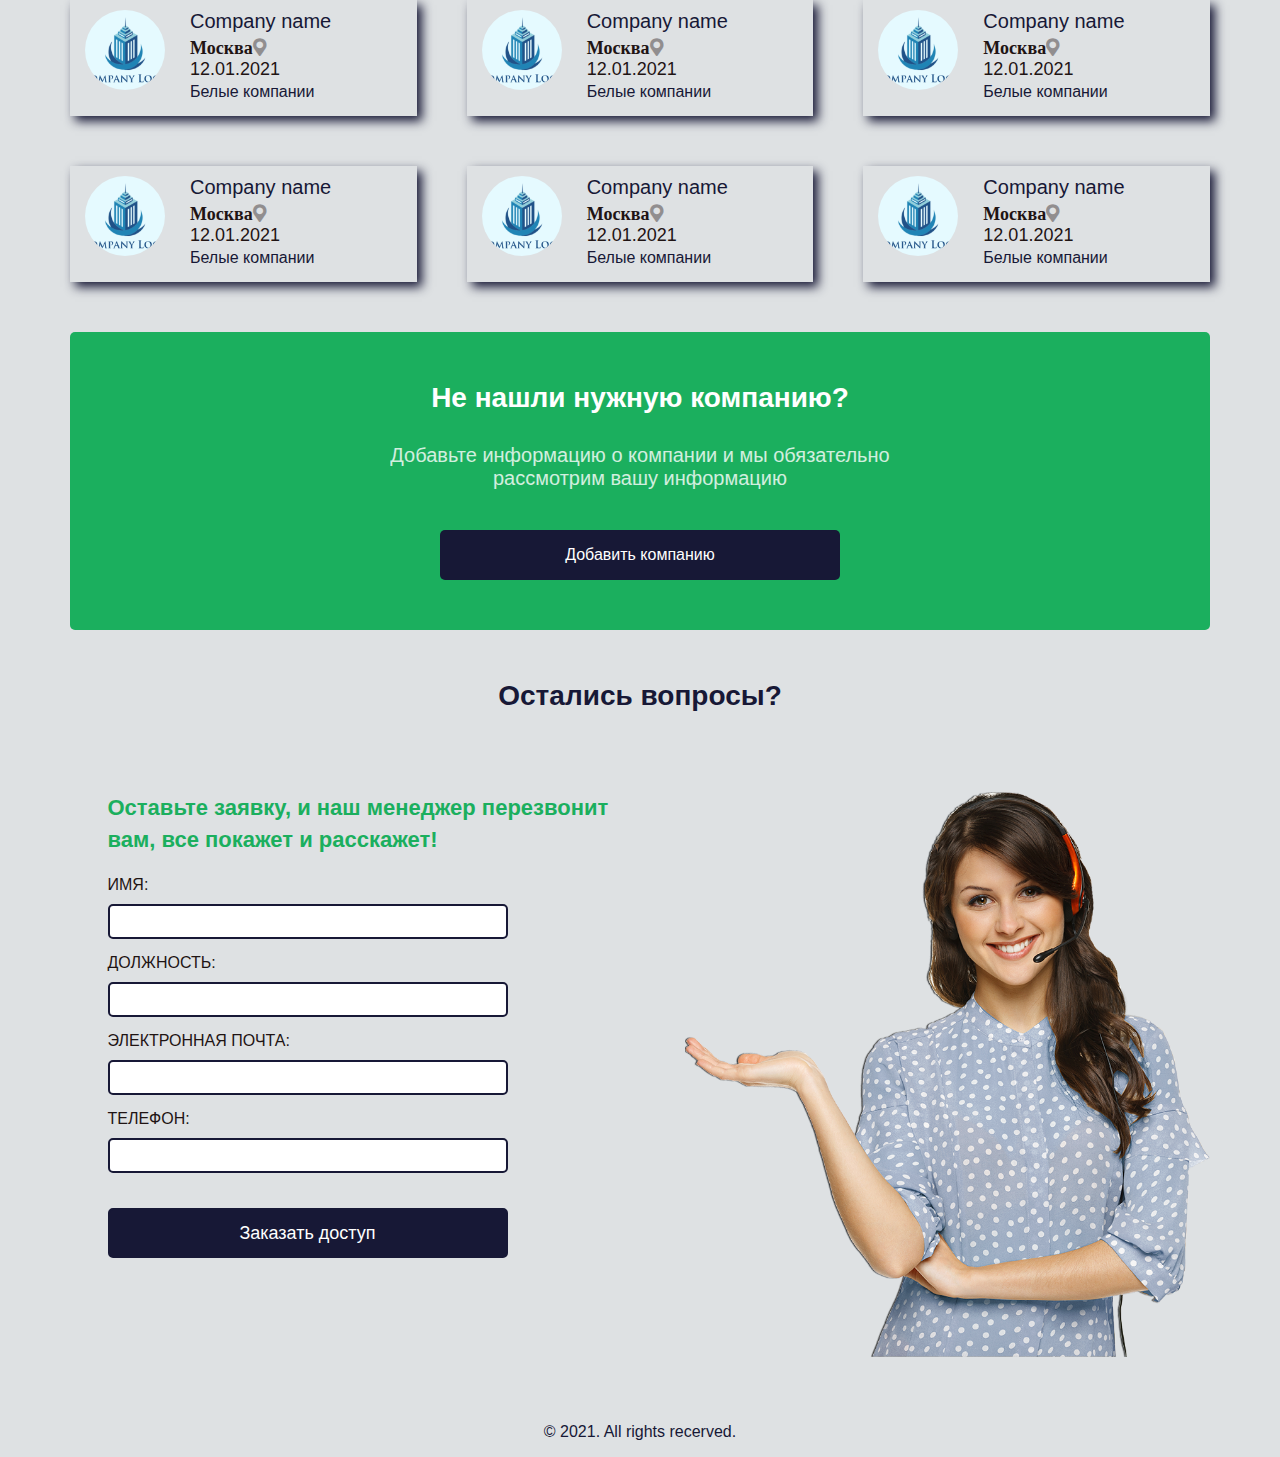
==== commit d20823ad: "finish" ====
--- a/index.html
+++ b/index.html
@@ -7,8 +7,8 @@
     <meta name="viewport" content="width=device-width, initial-scale=1.0">
     <title>Document</title>
     <link rel="stylesheet" href="css/all.min.css">
-    <link rel="stylesheet" href="css/style.css"> 
-    <link rel="stylesheet" href="css/media.css"> 
+    <link rel="stylesheet" href="css/style.css">
+    <link rel="stylesheet" href="css/media.css">
 </head>
 
 <body>
@@ -171,6 +171,34 @@
                             <a href="#!" class="new__category category__box-title">Белые компании</a>
                         </div>
                     </div>
+                </div>
+            </div>
+        </section>
+        <section class="find">
+            <div class="container">
+                <h2 class="find__title feature__title">Не нашли нужную компанию?</h2>
+                <p class="find__txt header__txt">Добавьте информацию о компании и мы обязательно рассмотрим вашу информацию</p>
+                <div class="company__btns">
+                    <a href="#!" class="company__btn contacts__btn find__btn">Добавить компанию</a>
+                </div>
+            </div>
+            <div class="find__content">
+                <div class="container">
+                    <h2 class="complaint__title company__name">Заявка для добавление компании</h2>
+                    <form action="" class="contacts__form complaint__form">
+                        <p class="contacts__span">НАЗВАНИЕ КОМПАНИИ:</p>
+                        <input type="txt">
+                        <p class="contacts__span">ЭЛЕКТРОННАЯ ПОЧТА КОМПАНИИ:</p>
+                        <input type="email">
+                        <p class="contacts__span">ТЕЛЕФОН:</p>
+                        <input type="text">
+                        <p class="contacts__span">ОТЗЫВ О КОМПАНИИ:</p>
+                        <!-- <input type="searc" class="comment"> -->
+                        <textarea cols="30" rows="10" class="comment__area"></textarea>
+                        <!-- <a href="#!" class="contacts__btn">Заказать доступ</a> -->
+                        <input type="submit" class="contacts__btn" value="Отправить заявку">
+                        <a href="#!" class="contacts__btn exit">Закрыть окно</a>
+                    </form>
                 </div>
             </div>
         </section>
--- a/css/style.css
+++ b/css/style.css
@@ -100,6 +100,10 @@
     padding: 5px 10px;
     border: 2px solid #171836;
     border-radius: 5px;
+}
+
+.fa-map-marker-alt:before {
+    content: "";
 }
 
 .searchLine,
@@ -377,6 +381,7 @@
 
 .contacts__btn:hover {
     background: inherit;
+    transform: scale(1.1);
     color: #171836;
 }
 
@@ -436,16 +441,21 @@
 
 .company__name {
     margin-bottom: 10px;
+    text-align: center;
 }
 
 .company__address,
 .company__phone,
 .company__email {
     margin-bottom: 10px;
+    font-family: sans-serif;
+    font-size: 20px;
 }
 
 .company__desc {
     letter-spacing: 1.1px;
+    font-family: sans-serif;
+    font-size: 18px;
 }
 
 .company__btns {
@@ -460,7 +470,10 @@
 /* complaint start */
 
 .complaint__content,
-.investigation__content {
+.investigation__content,
+.comment__content,
+.comment__content2,
+.find__content {
     position: fixed;
     top: 0;
     left: 0;
@@ -471,8 +484,357 @@
     flex-direction: column;
     justify-content: center;
     align-items: center;
+    z-index: 99;
 }
 
 .complaint__form {
     padding-left: 75px;
+}
+
+/* login start */
+
+.login__title {
+    font-family: Ubuntu-Bold;
+    font-size: 30px;
+    color: #403866;
+    line-height: 1.2;
+    text-transform: uppercase;
+    text-align: center;
+    width: 100%;
+    margin-bottom: 30px;
+}
+
+.login__input {
+    color: #171836;
+    font-size: 18px;
+    display: block;
+    background: #5e5b5b60;
+    height: 62px;
+    padding: 0 20px 0 38px;
+    margin-bottom: 15px;
+    outline: none;
+    width: 100%;
+    border: 5px;
+}
+
+.login__form {
+    display: flex;
+    flex-direction: column;
+    justify-content: center;
+    align-items: center;
+    max-width: 390px;
+    width: 100%;
+    margin: 0 auto;
+}
+
+.forget {
+    height: 30px;
+    display: flex;
+    align-items: center;
+    justify-content: center;
+    color: #171836;
+    font-size: 18px;
+}
+
+.login__submit {
+    font-size: 22px;
+}
+
+.registration__form {
+    padding-left: 75px;
+}
+
+/* comment start */
+
+/**
+ * Oscuro: #283035
+ * Azul: #03658c
+ * Detalle: #c7cacb
+ * Fondo: #dee1e3
+ ----------------------------------*/
+* {
+    margin: 0;
+    padding: 0;
+    -webkit-box-sizing: border-box;
+    -moz-box-sizing: border-box;
+    box-sizing: border-box;
+}
+
+a {
+    color: #03658c;
+    text-decoration: none;
+}
+
+ul {
+    list-style-type: none;
+}
+
+body {
+    font-family: 'Roboto', Arial, Helvetica, Sans-serif, Verdana;
+    background: #dee1e3;
+}
+
+/** ====================
+* Lista de Comentarios
+=======================*/
+.comments-container {
+    margin: 60px auto 15px;
+    width: 768px;
+}
+
+.comments-container h1 {
+    font-size: 36px;
+    color: #283035;
+    font-weight: 400;
+}
+
+.comments-container h1 a {
+    font-size: 18px;
+    font-weight: 700;
+}
+
+.comments-list {
+    margin-top: 30px;
+    position: relative;
+}
+
+/**
+* Lineas / Detalles
+-----------------------*/
+.comments-list:before {
+    content: '';
+    width: 2px;
+    height: 100%;
+    background: #c7cacb;
+    position: absolute;
+    left: 32px;
+    top: 0;
+}
+
+.comments-list:after {
+    content: '';
+    position: absolute;
+    background: #c7cacb;
+    bottom: 0;
+    left: 27px;
+    width: 7px;
+    height: 7px;
+    border: 3px solid #dee1e3;
+    -webkit-border-radius: 50%;
+    -moz-border-radius: 50%;
+    border-radius: 50%;
+}
+
+.reply-list:before,
+.reply-list:after {
+    display: none;
+}
+
+.reply-list li:before {
+    content: '';
+    width: 60px;
+    height: 2px;
+    background: #c7cacb;
+    position: absolute;
+    top: 25px;
+    left: -55px;
+}
+
+
+.comments-list li {
+    margin-bottom: 15px;
+    display: block;
+    position: relative;
+}
+
+.comments-list li:after {
+    content: '';
+    display: block;
+    clear: both;
+    height: 0;
+    width: 0;
+}
+
+.reply-list {
+    padding-left: 88px;
+    clear: both;
+    margin-top: 15px;
+}
+
+/**
+* Avatar
+---------------------------*/
+.comments-list .comment-avatar {
+    width: 65px;
+    height: 65px;
+    position: relative;
+    float: left;
+    border: 3px solid #FFF;
+    -webkit-border-radius: 4px;
+    -moz-border-radius: 4px;
+    border-radius: 4px;
+    -webkit-box-shadow: 0 1px 2px rgba(0, 0, 0, 0.2);
+    -moz-box-shadow: 0 1px 2px rgba(0, 0, 0, 0.2);
+    box-shadow: 0 1px 2px rgba(0, 0, 0, 0.2);
+    overflow: hidden;
+}
+
+.comments-list .comment-avatar img {
+    width: 100%;
+    height: 100%;
+}
+
+.reply-list .comment-avatar {
+    width: 50px;
+    height: 50px;
+}
+
+.comment-main-level:after {
+    content: '';
+    width: 0;
+    height: 0;
+    display: block;
+    clear: both;
+}
+
+/**
+* Caja del Comentario
+---------------------------*/
+.comments-list .comment-box {
+    width: 680px;
+    float: right;
+    position: relative;
+    -webkit-box-shadow: 0 1px 1px rgba(0, 0, 0, 0.15);
+    -moz-box-shadow: 0 1px 1px rgba(0, 0, 0, 0.15);
+    box-shadow: 0 1px 1px rgba(0, 0, 0, 0.15);
+}
+
+
+.comments-list .comment-box:before {
+    border-width: 11px 13px 11px 0;
+    border-color: transparent rgba(0, 0, 0, 0.05);
+    left: -12px;
+}
+
+.reply-list .comment-box {
+    width: 610px;
+}
+
+.comment-box .comment-head {
+    background: #FCFCFC;
+    padding: 10px 12px;
+    border-bottom: 1px solid #E5E5E5;
+    overflow: hidden;
+    -webkit-border-radius: 4px 4px 0 0;
+    -moz-border-radius: 4px 4px 0 0;
+    border-radius: 4px 4px 0 0;
+}
+
+.comment-box .comment-head i {
+    float: right;
+    margin-left: 14px;
+    position: relative;
+    top: 2px;
+    color: #A6A6A6;
+    cursor: pointer;
+    -webkit-transition: color 0.3s ease;
+    -o-transition: color 0.3s ease;
+    transition: color 0.3s ease;
+}
+
+.comment-box .comment-head i:hover {
+    color: #03658c;
+}
+
+.comment-box .comment-name {
+    color: #283035;
+    font-size: 14px;
+    font-weight: 700;
+    float: left;
+    margin-right: 10px;
+}
+
+.comment-box .comment-name a {
+    color: #283035;
+}
+
+.comment-box .comment-head span {
+    float: left;
+    color: #999;
+    font-size: 13px;
+    position: relative;
+    top: 1px;
+}
+
+.comment-box .comment-content {
+    background: #FFF;
+    padding: 12px;
+    font-size: 15px;
+    color: #595959;
+    -webkit-border-radius: 0 0 4px 4px;
+    -moz-border-radius: 0 0 4px 4px;
+    border-radius: 0 0 4px 4px;
+}
+
+.comment-box .comment-name.by-author,
+.comment-box .comment-name.by-author a {
+    color: #03658c;
+}
+
+.comment-box .comment-name.by-author:after {
+    content: 'autor';
+    background: #03658c;
+    color: #FFF;
+    font-size: 12px;
+    padding: 3px 5px;
+    font-weight: 700;
+    margin-left: 10px;
+    -webkit-border-radius: 3px;
+    -moz-border-radius: 3px;
+    border-radius: 3px;
+}
+
+.comment__area {
+    height: 150px;
+    width: 400px;
+    padding: 10px 15px;
+    font-size: 18px;
+    outline: none;
+}
+
+/** =====================
+* Responsive
+========================*/
+@media only screen and (max-width: 766px) {
+    .comments-container {
+        width: 480px;
+    }
+
+    .comments-list .comment-box {
+        width: 390px;
+    }
+
+    .reply-list .comment-box {
+        width: 320px;
+    }
+}
+
+.find .container {
+    background-color: #1baf5e;
+    padding: 50px 0;
+    border-radius: 5px;
+}
+
+.find__title {
+    margin-bottom: 30px;
+    color: #fff;
+}
+
+.find__txt {
+    color: #fff;
+    text-align: center;
+}
+
+.find__btn:hover {
+    color: #fff;
 }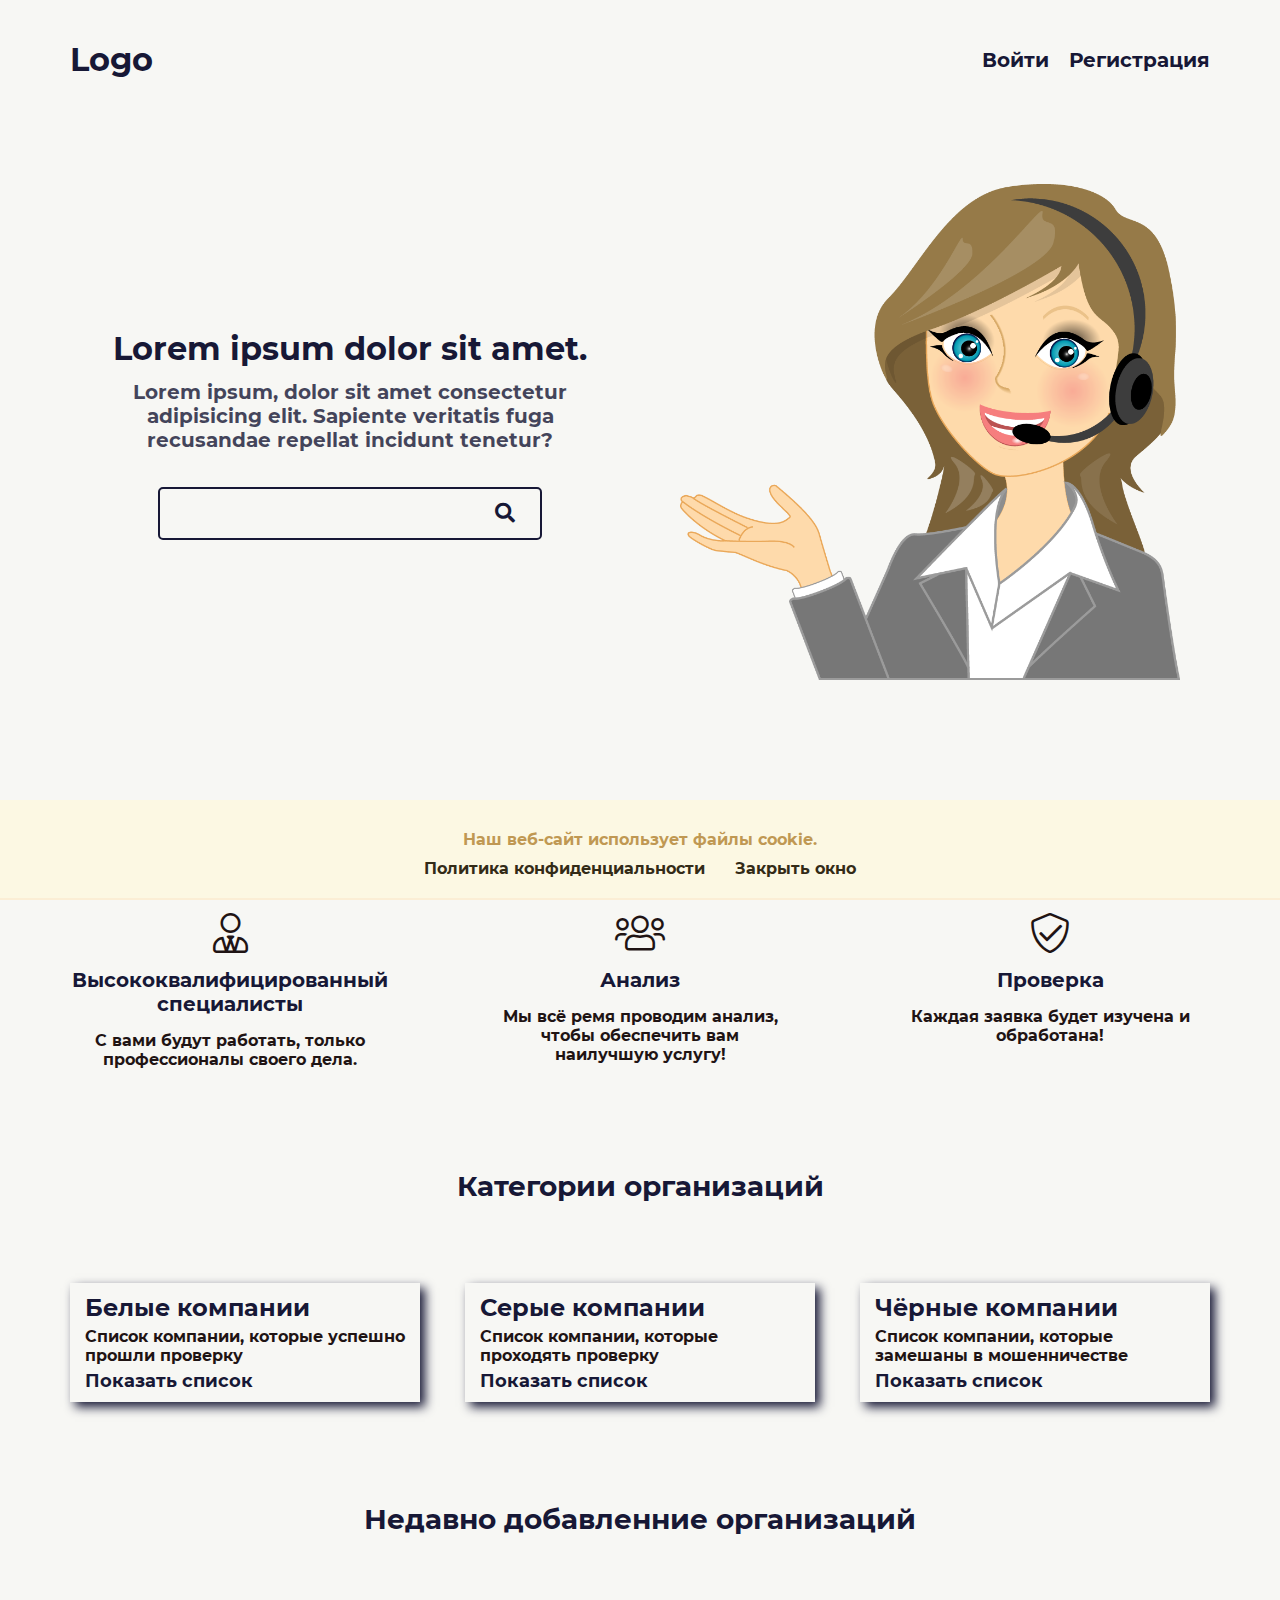
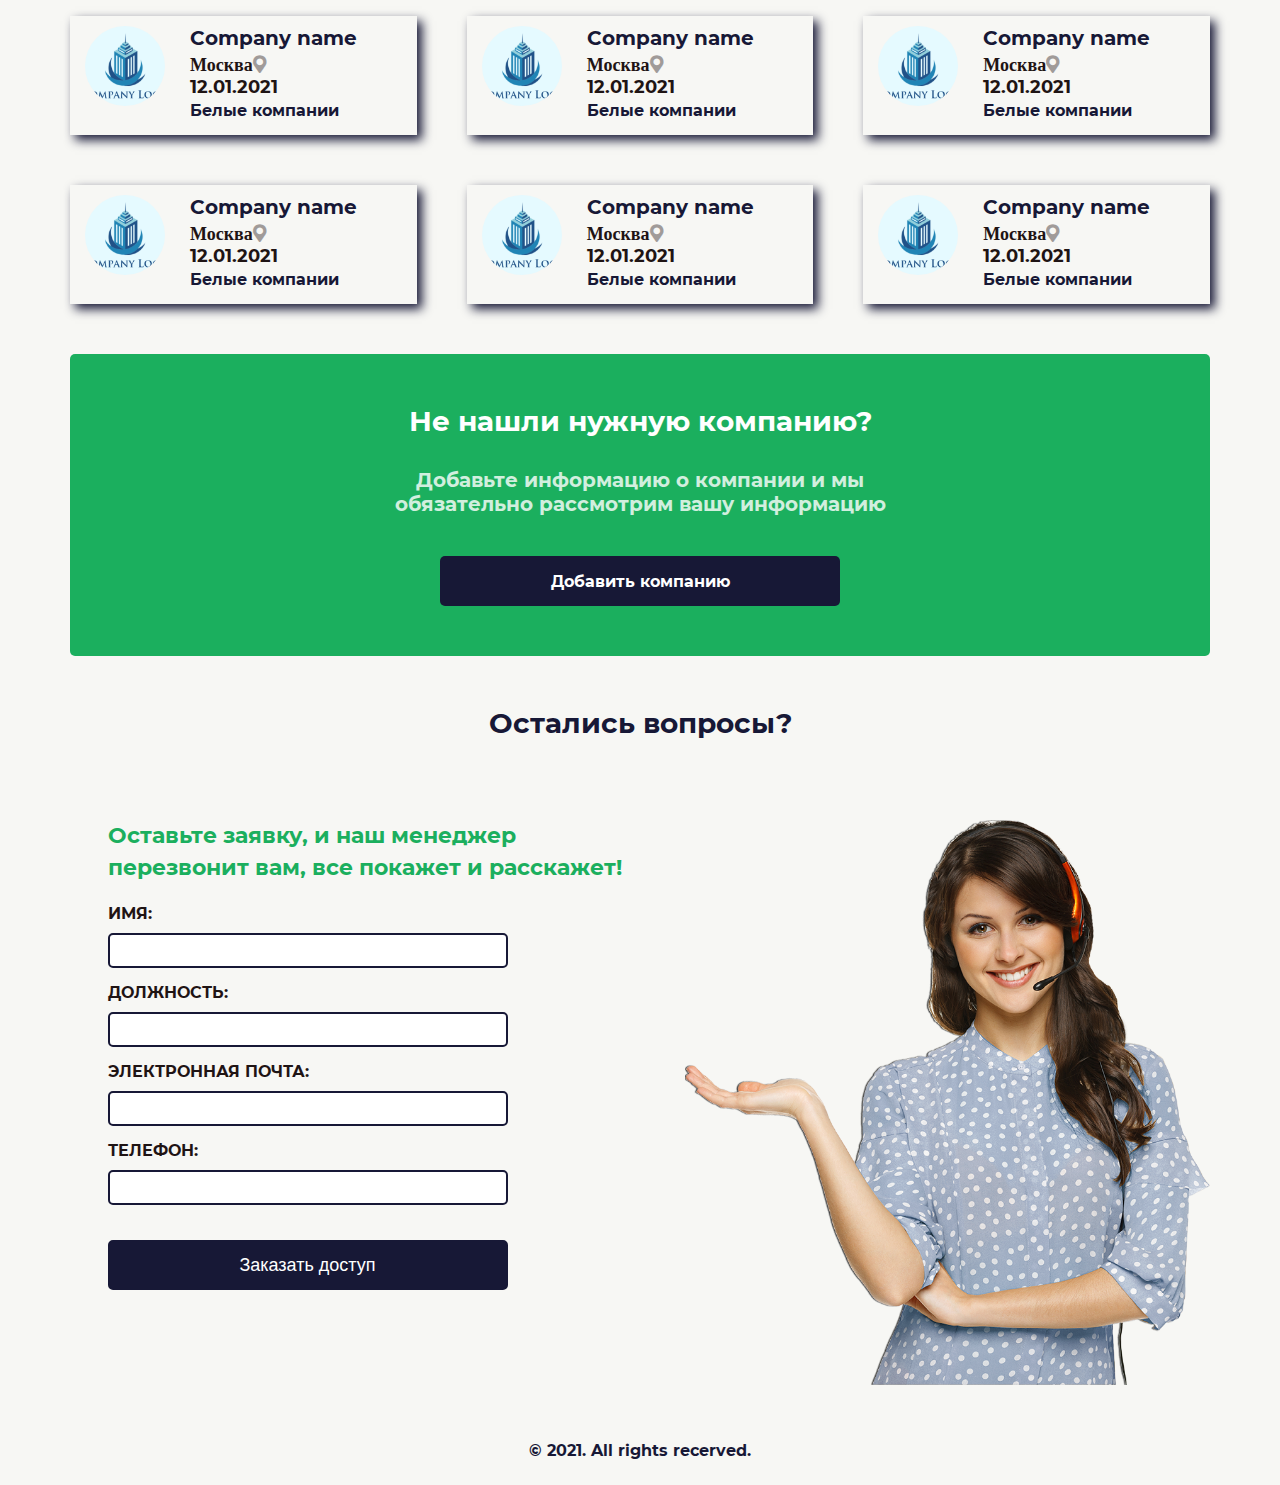
==== commit a2320bcb: "tocno tamom" ====
--- a/index.html
+++ b/index.html
@@ -12,6 +12,20 @@
 </head>
 
 <body>
+    <div id="cookies">
+        <p>Наш веб-сайт использует файлы cookie.</p>
+        <div>
+            <p><a href="#" class="cookies">Политика конфиденциальности</a></p>
+            <p><a href="#" class="exit__cookies">Закрыть окно</a></p>
+        </div>
+    </div>
+    <div class="cookies__content">
+        <div class="container">
+            <h2 class="complaint__title company__name">Политика конфиденциальности</h2>
+                <p class="contacts__span">Использование данного веб-сайта означает принятие "Пользовательского соглашения", "Политики cookies" и нижеследующей юридической информации. Содержащаяся на сайте информация может касаться финансовых услуг или финансовой деятельности форекс-дилеров, не имеющих лицензию ЦБ и членства в СРО, в соответствии с Федеральным законом от 13.03.2006 г. №38-ФЗ «О рекламе». Используя сайт, Вы подтверждаете, что не находитесь на территории Российской Федерации. Предлагаемые к заключению договоры или финансовые инструменты являются высокорискованными и могут привести к потере внесенных денежных средств в полном объеме. До совершения сделок следует ознакомиться с рисками, с которыми они связаны. Вся представленная на сайте Forex-Ratings.ru информация (отзывы, новости брокеров, комментарии, анализы, котировки, прогнозы или другие информационные материалы, а также информация, представленная партнерами), включая графическую информацию о форекс-компаниях, брокерах и ДЦ, носит исключительно информационный характер и не является прямым указаниями к инвестированию. OBHSS.com не несет ответственности за возможные потери, в т.ч. неограниченную потерю средств, которая может возникнуть прямо или косвенно из-за использования данной информации. Редакция вебсайта не несет ответственность за содержание комментариев и отзывов пользователей о форекс-компаниях. Вся ответственность за содержание возлагается на комментаторов. Перепечатка материалов возможна только с разрешения редакции сайта.</p>
+                <a href="#!" class="contacts__btn exit">Закрыть окно</a>
+        </div>
+    </div>
     <header class="header">
         <nav class="header__nav">
             <div class="container">
@@ -177,7 +191,8 @@
         <section class="find">
             <div class="container">
                 <h2 class="find__title feature__title">Не нашли нужную компанию?</h2>
-                <p class="find__txt header__txt">Добавьте информацию о компании и мы обязательно рассмотрим вашу информацию</p>
+                <p class="find__txt header__txt">Добавьте информацию о компании и мы обязательно рассмотрим вашу
+                    информацию</p>
                 <div class="company__btns">
                     <a href="#!" class="company__btn contacts__btn find__btn">Добавить компанию</a>
                 </div>
@@ -229,7 +244,7 @@
         </section>
     </main>
     <footer class="footer">
-        <p class="footer__txt">&copy; 2021. All rights recerved.</p>
+            <p class="footer__txt">&copy; 2021. All rights recerved.</p>
     </footer>
 
     <script src="js/jQuery.js"></script>
--- a/css/style.css
+++ b/css/style.css
@@ -225,7 +225,8 @@
     color: #171836;
 }
 
-.category__box:hover .white {
+.category__box:hover .white,
+.company__btns:hover .white {
     color: #fff;
 }
 
@@ -442,6 +443,7 @@
 .company__name {
     margin-bottom: 10px;
     text-align: center;
+    color: #171836;
 }
 
 .company__address,
@@ -450,12 +452,14 @@
     margin-bottom: 10px;
     font-family: sans-serif;
     font-size: 20px;
+    color: #171836;
 }
 
 .company__desc {
     letter-spacing: 1.1px;
     font-family: sans-serif;
     font-size: 18px;
+    color: #171836;
 }
 
 .company__btns {
@@ -473,7 +477,8 @@
 .investigation__content,
 .comment__content,
 .comment__content2,
-.find__content {
+.find__content,
+.cookies__content {
     position: fixed;
     top: 0;
     left: 0;
@@ -485,6 +490,10 @@
     justify-content: center;
     align-items: center;
     z-index: 99;
+}
+
+.cookies__content .container {
+    overflow-y: scroll;
 }
 
 .complaint__form {
@@ -546,37 +555,6 @@
 
 /* comment start */
 
-/**
- * Oscuro: #283035
- * Azul: #03658c
- * Detalle: #c7cacb
- * Fondo: #dee1e3
- ----------------------------------*/
-* {
-    margin: 0;
-    padding: 0;
-    -webkit-box-sizing: border-box;
-    -moz-box-sizing: border-box;
-    box-sizing: border-box;
-}
-
-a {
-    color: #03658c;
-    text-decoration: none;
-}
-
-ul {
-    list-style-type: none;
-}
-
-body {
-    font-family: 'Roboto', Arial, Helvetica, Sans-serif, Verdana;
-    background: #dee1e3;
-}
-
-/** ====================
-* Lista de Comentarios
-=======================*/
 .comments-container {
     margin: 60px auto 15px;
     width: 768px;
@@ -599,7 +577,6 @@
 }
 
 /**
-* Lineas / Detalles
 -----------------------*/
 .comments-list:before {
     content: '';
@@ -661,9 +638,6 @@
     margin-top: 15px;
 }
 
-/**
-* Avatar
----------------------------*/
 .comments-list .comment-avatar {
     width: 65px;
     height: 65px;
@@ -697,9 +671,8 @@
     clear: both;
 }
 
-/**
-* Caja del Comentario
----------------------------*/
+/*  */
+
 .comments-list .comment-box {
     width: 680px;
     float: right;
@@ -837,4 +810,175 @@
 
 .find__btn:hover {
     color: #fff;
-}+}
+
+.footer__logo {
+    display: flex;
+    justify-content: space-between;
+    align-items: center;
+    margin-bottom: 20px;
+}
+
+.footer__link {
+    text-decoration: underline;
+    color: #000;
+}
+
+.footer__txt {
+    text-align: center;
+    margin-bottom: 20px;
+}
+
+/*  */
+
+#cookies {
+    display: none;
+    width: 100%;
+    height: 100px;
+    padding-top: 30px;
+    position: fixed;
+    background: #fcf8e3;
+    border-bottom: 2px solid #fbeed5;
+    color: #c09853;
+    text-align: center;
+    bottom: 0;
+    left: 0;
+    z-index: 9999;
+}
+
+#cookies>p {
+    margin: 0 0 10px 0;
+    font-weight: bold;
+}
+
+#cookies div {
+    display: flex;
+    justify-content: center;
+    gap: 30px;
+}
+
+#cookies div p a{
+    color: #332b17;
+    text-decoration: none;
+}
+
+#cookies.display {
+    display: block;
+
+    /* Cross browser animation */
+    -webkit-animation: cookies 1s 1;
+    /* Chrome, Safari 5+ */
+    -moz-animation: cookies 1s 1;
+    /* Firefox 5-15 */
+    -ms-animation: cookies 1s 1;
+    /* IE9 */
+    -o-animation: cookies 1s 1;
+    /* Opera 12.00 */
+    animation: cookies 1s 1;
+    /* Chrome, Firefox 16+, IE 10+, Opera 12.10+ */
+}
+
+@keyframes cookies {
+    0% {
+        -webkit-transform: translate3d(0, -100px, 0);
+        /* Safari & Chrome */
+        -moz-transform: translate3d(0, -100px, 0);
+        /* Firefox */
+        -ms-transform: translate3d(0, -100px, 0);
+        /* IE9 */
+        -o-transform: translate3d(0, -100px, 0);
+        /* Opera */
+        transform: translate3d(0, -100px, 0);
+    }
+
+    100% {
+        -webkit-transform: translate3d(0, 0, 0);
+        /* Safari & Chrome */
+        -moz-transform: translate3d(0, 0, 0);
+        /* Firefox */
+        -ms-transform: translate3d(0, 0, 0);
+        /* IE9 */
+        -o-transform: translate3d(0, 0, 0);
+        /* Opera */
+        transform: translate3d(0, 0, 0);
+    }
+}
+
+@-webkit-keyframes cookies {
+    0% {
+        -webkit-transform: translate3d(0, -100px, 0);
+        /* Safari & Chrome */
+        -moz-transform: translate3d(0, -100px, 0);
+        /* Firefox */
+        -ms-transform: translate3d(0, -100px, 0);
+        /* IE9 */
+        -o-transform: translate3d(0, -100px, 0);
+        /* Opera */
+        transform: translate3d(0, -100px, 0);
+    }
+
+    100% {
+        -webkit-transform: translate3d(0, 0, 0);
+        /* Safari & Chrome */
+        -moz-transform: translate3d(0, 0, 0);
+        /* Firefox */
+        -ms-transform: translate3d(0, 0, 0);
+        /* IE9 */
+        -o-transform: translate3d(0, 0, 0);
+        /* Opera */
+        transform: translate3d(0, 0, 0);
+    }
+}
+
+@-moz-keyframes cookies {
+    0% {
+        -webkit-transform: translate3d(0, -100px, 0);
+        /* Safari & Chrome */
+        -moz-transform: translate3d(0, -100px, 0);
+        /* Firefox */
+        -ms-transform: translate3d(0, -100px, 0);
+        /* IE9 */
+        -o-transform: translate3d(0, -100px, 0);
+        /* Opera */
+        transform: translate3d(0, -100px, 0);
+    }
+
+    100% {
+        -webkit-transform: translate3d(0, 0, 0);
+        /* Safari & Chrome */
+        -moz-transform: translate3d(0, 0, 0);
+        /* Firefox */
+        -ms-transform: translate3d(0, 0, 0);
+        /* IE9 */
+        -o-transform: translate3d(0, 0, 0);
+        /* Opera */
+        transform: translate3d(0, 0, 0);
+    }
+}
+
+@-o-keyframes cookies {
+    0% {
+        -webkit-transform: translate3d(0, -100px, 0);
+        /* Safari & Chrome */
+        -moz-transform: translate3d(0, -100px, 0);
+        /* Firefox */
+        -ms-transform: translate3d(0, -100px, 0);
+        /* IE9 */
+        -o-transform: translate3d(0, -100px, 0);
+        /* Opera */
+        transform: translate3d(0, -100px, 0);
+    }
+
+    100% {
+        -webkit-transform: translate3d(0, 0, 0);
+        /* Safari & Chrome */
+        -moz-transform: translate3d(0, 0, 0);
+        /* Firefox */
+        -ms-transform: translate3d(0, 0, 0);
+        /* IE9 */
+        -o-transform: translate3d(0, 0, 0);
+        /* Opera */
+        transform: translate3d(0, 0, 0);
+    }
+}
+
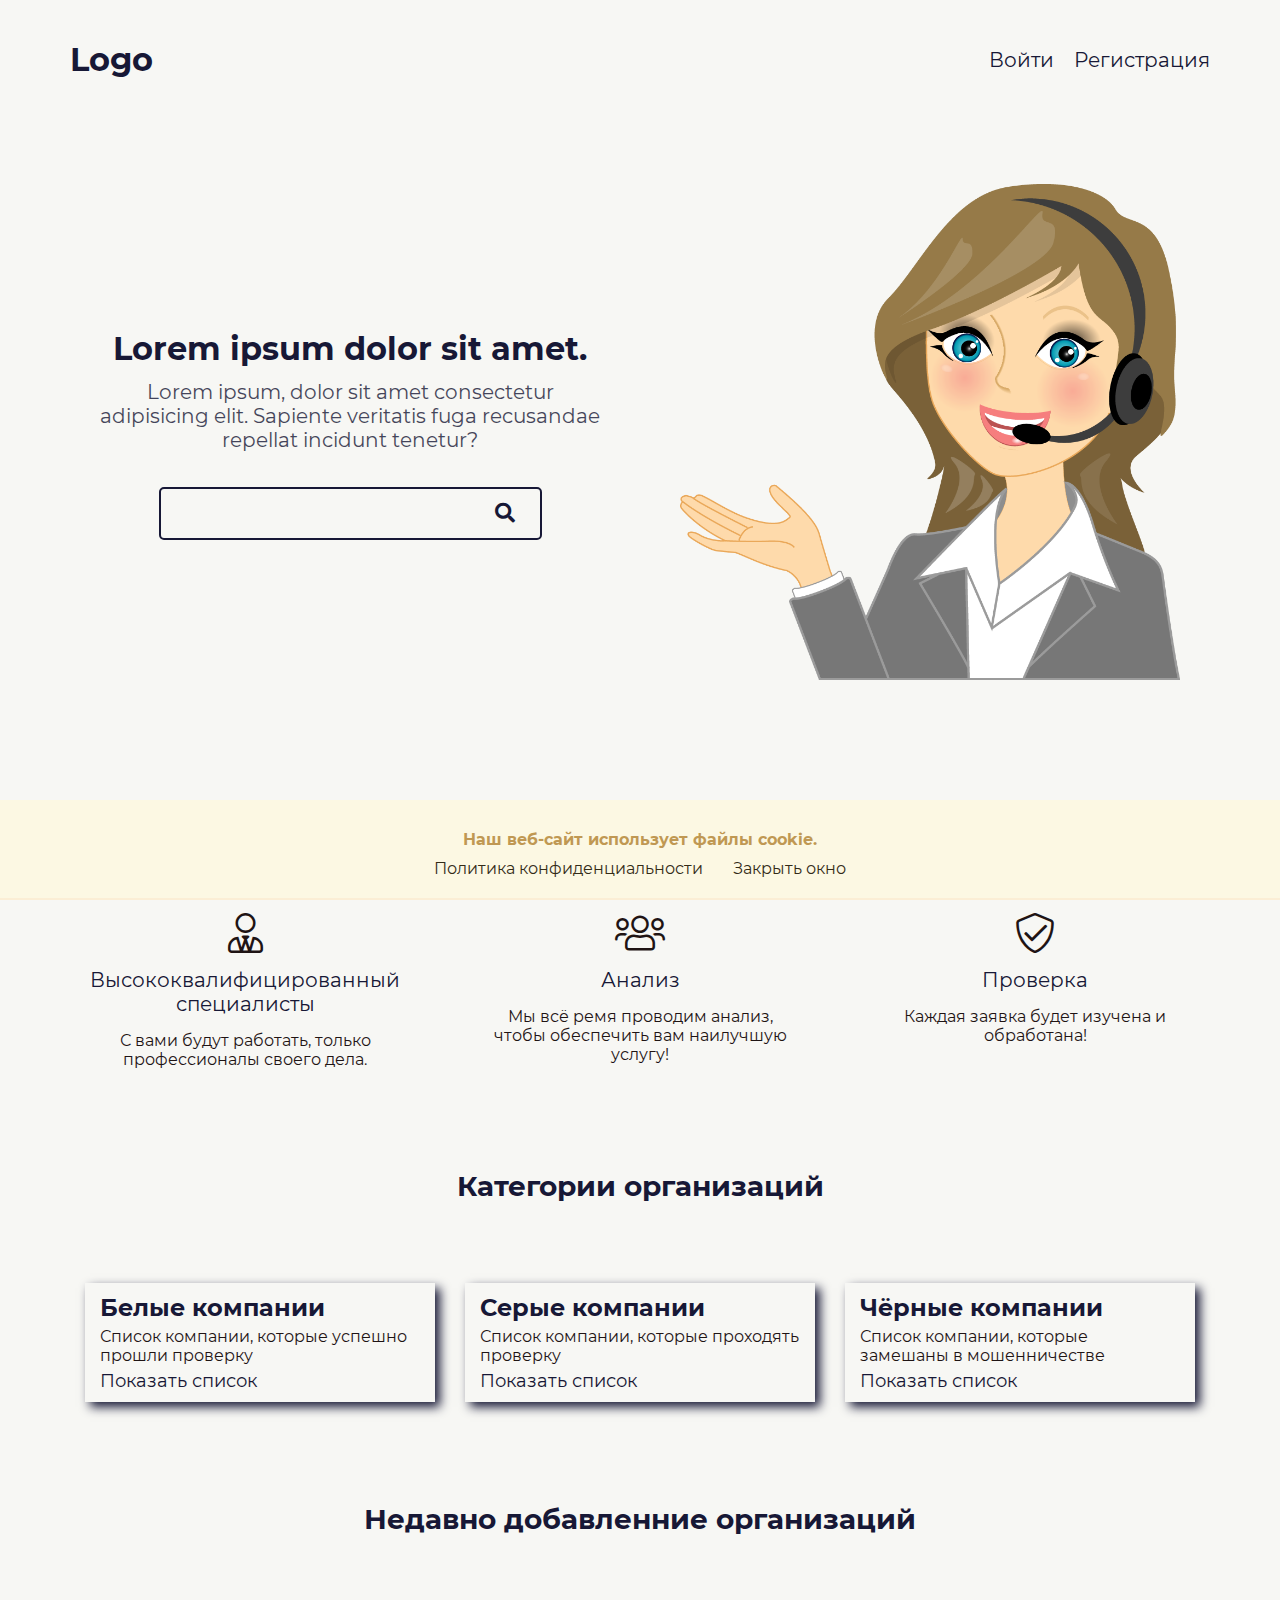
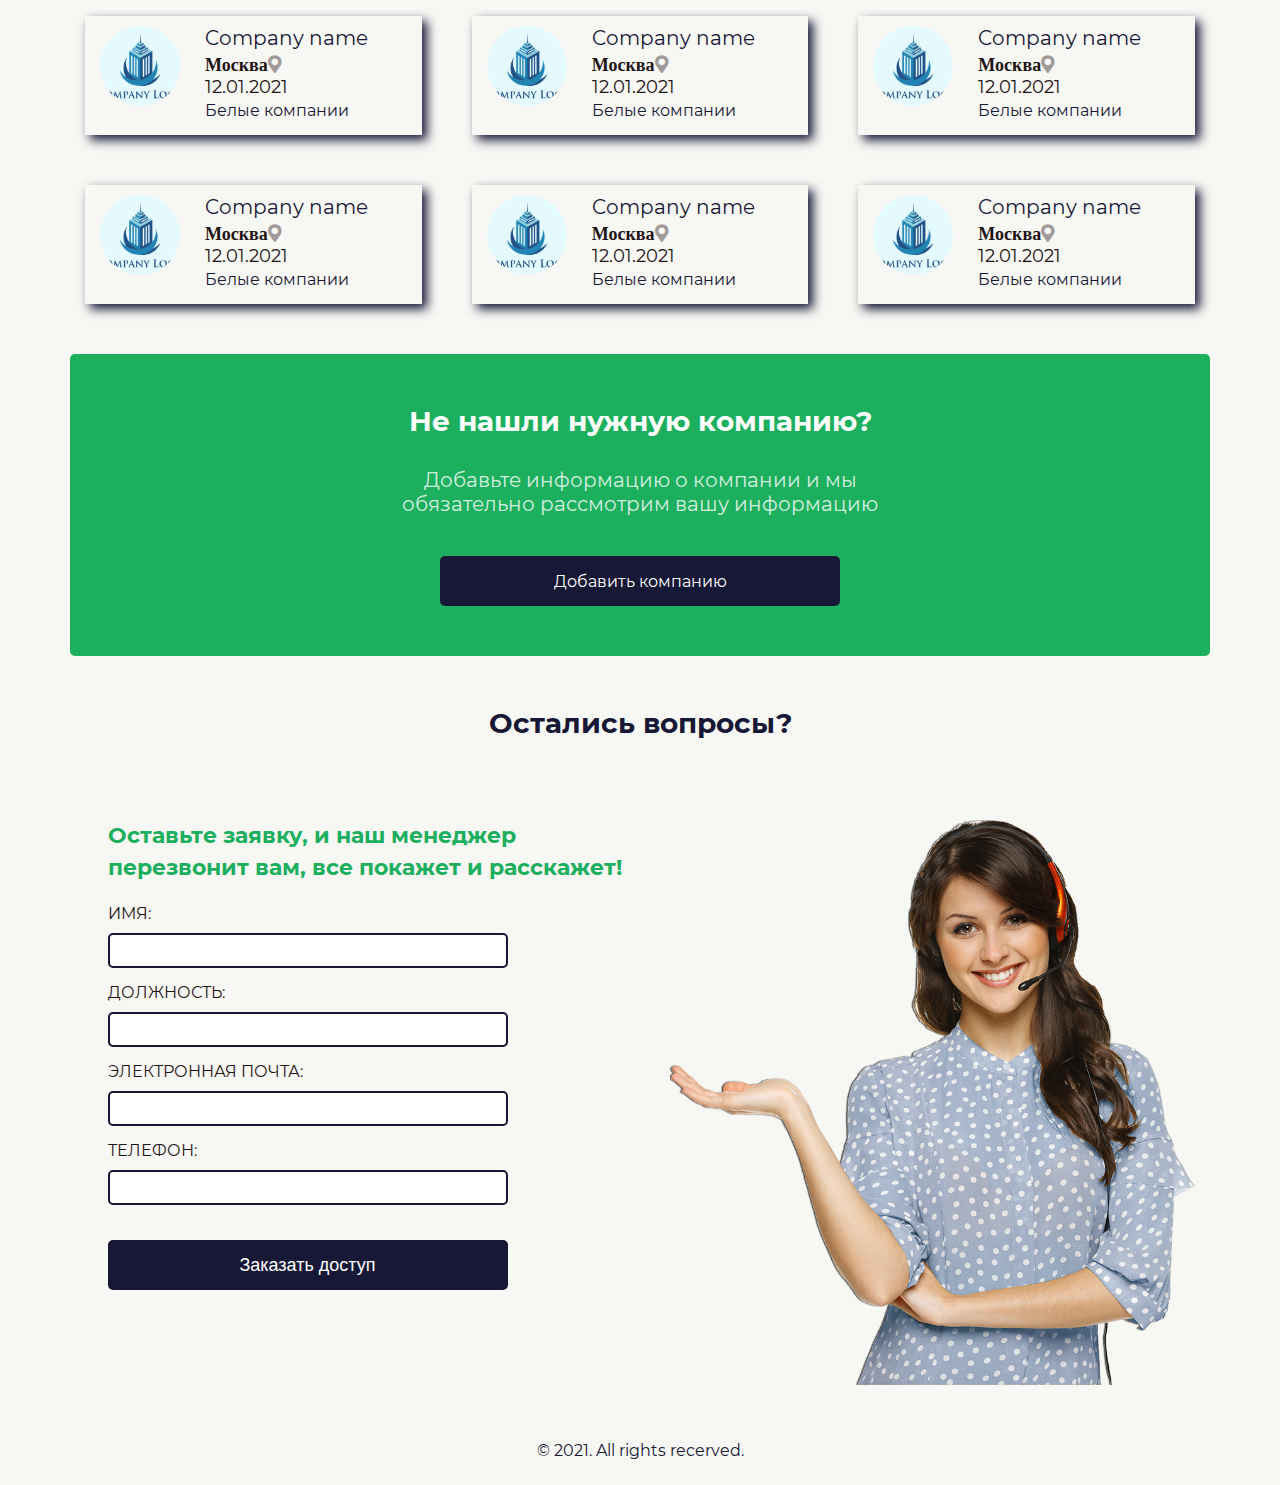
==== commit 4f357ad6: "boldida endi" ====
--- a/index.html
+++ b/index.html
@@ -19,13 +19,6 @@
             <p><a href="#" class="exit__cookies">Закрыть окно</a></p>
         </div>
     </div>
-    <div class="cookies__content">
-        <div class="container">
-            <h2 class="complaint__title company__name">Политика конфиденциальности</h2>
-                <p class="contacts__span">Использование данного веб-сайта означает принятие "Пользовательского соглашения", "Политики cookies" и нижеследующей юридической информации. Содержащаяся на сайте информация может касаться финансовых услуг или финансовой деятельности форекс-дилеров, не имеющих лицензию ЦБ и членства в СРО, в соответствии с Федеральным законом от 13.03.2006 г. №38-ФЗ «О рекламе». Используя сайт, Вы подтверждаете, что не находитесь на территории Российской Федерации. Предлагаемые к заключению договоры или финансовые инструменты являются высокорискованными и могут привести к потере внесенных денежных средств в полном объеме. До совершения сделок следует ознакомиться с рисками, с которыми они связаны. Вся представленная на сайте Forex-Ratings.ru информация (отзывы, новости брокеров, комментарии, анализы, котировки, прогнозы или другие информационные материалы, а также информация, представленная партнерами), включая графическую информацию о форекс-компаниях, брокерах и ДЦ, носит исключительно информационный характер и не является прямым указаниями к инвестированию. OBHSS.com не несет ответственности за возможные потери, в т.ч. неограниченную потерю средств, которая может возникнуть прямо или косвенно из-за использования данной информации. Редакция вебсайта не несет ответственность за содержание комментариев и отзывов пользователей о форекс-компаниях. Вся ответственность за содержание возлагается на комментаторов. Перепечатка материалов возможна только с разрешения редакции сайта.</p>
-                <a href="#!" class="contacts__btn exit">Закрыть окно</a>
-        </div>
-    </div>
     <header class="header">
         <nav class="header__nav">
             <div class="container">
@@ -33,7 +26,6 @@
                     <a href="#!" class="header__logo-link">Logo</a>
                 </div>
                 <ul class="header__list">
-
                     <li class="header__item">
                         <a href="pages/login.html" class="header__link">Войти</a>
                     </li>
@@ -41,6 +33,18 @@
                         <a href="pages/registration.html" class="header__link">Регистрация</a>
                     </li>
                 </ul>
+                <ul class="header__list2">
+                    <li class="header__item">
+                        <a href="pages/login.html" class="header__link">Войти</a>
+                    </li>
+                    <li class="header__item">
+                        <a href="pages/registration.html" class="header__link">Регистрация</a>
+                    </li>
+                    <li class="header__item">
+                        <a href="#!" class="header__link lang exit">Выход</a>
+                    </li>
+                </ul>
+                <span class="header__menu"></span>
             </div>
         </nav>
         <div class="header__content">
--- a/css/style.css
+++ b/css/style.css
@@ -10,6 +10,7 @@
 body {
     font-family: "Monserrat";
     background: #f7f7f4;
+    position: relative;
 }
 
 ul {
@@ -24,6 +25,7 @@
     max-width: 1140px;
     width: 100%;
     margin: 0 auto;
+    padding: 0 15px;
 }
 
 /* header__start */
@@ -33,6 +35,7 @@
     align-items: center;
     justify-content: space-between;
     padding: 40px 0;
+    position: relative;
 }
 
 .header__list {
@@ -126,6 +129,27 @@
     width: 100%;
     height: 100%;
     object-fit: cover;
+}
+
+.header__menu {
+    display: none;
+}
+
+.header__list2 {
+    display: flex;
+    align-items: center;
+    justify-content: center;
+    position: fixed;
+    top: 0;
+    right: 0;
+    gap: 30px;
+    background: rgba(255, 255, 255, 0.9);
+    width: 100%;
+    height: 100%;
+    z-index: 999;
+    flex-direction: column;
+    text-align: center;
+    padding: 100px 0;
 }
 
 /* header__end */
--- a/css/media.css
+++ b/css/media.css
@@ -41,6 +41,38 @@
   @media (max-width: 768px) {
     .container {
       max-width: 720px;
+    }
+
+    .header__list,
+    .header__list2 {
+      display: none;
+    }
+  
+    .header__menu {
+      height: 4px;
+      width: 50px;
+      background: #000;
+      position: relative;
+      display: block;
+    }
+  
+    .header__menu::before,
+    .header__menu::after {
+      position: absolute;
+      content: "";
+      height: 4px;
+      width: 50px;
+      top: 15px;
+      left: 0;
+      background: #000;
+    }
+  
+    .header__menu::before {
+      top: -15px;
+    }
+  
+    .exit {
+      display: inline-block;
     }
   
     .searchLine,
@@ -126,7 +158,7 @@
               align-items: center;
       -webkit-box-pack: center;
           -ms-flex-pack: center;
-              justify-content: center;
+              justify-content: space-between;
       padding: 20px 0;
     }
   
